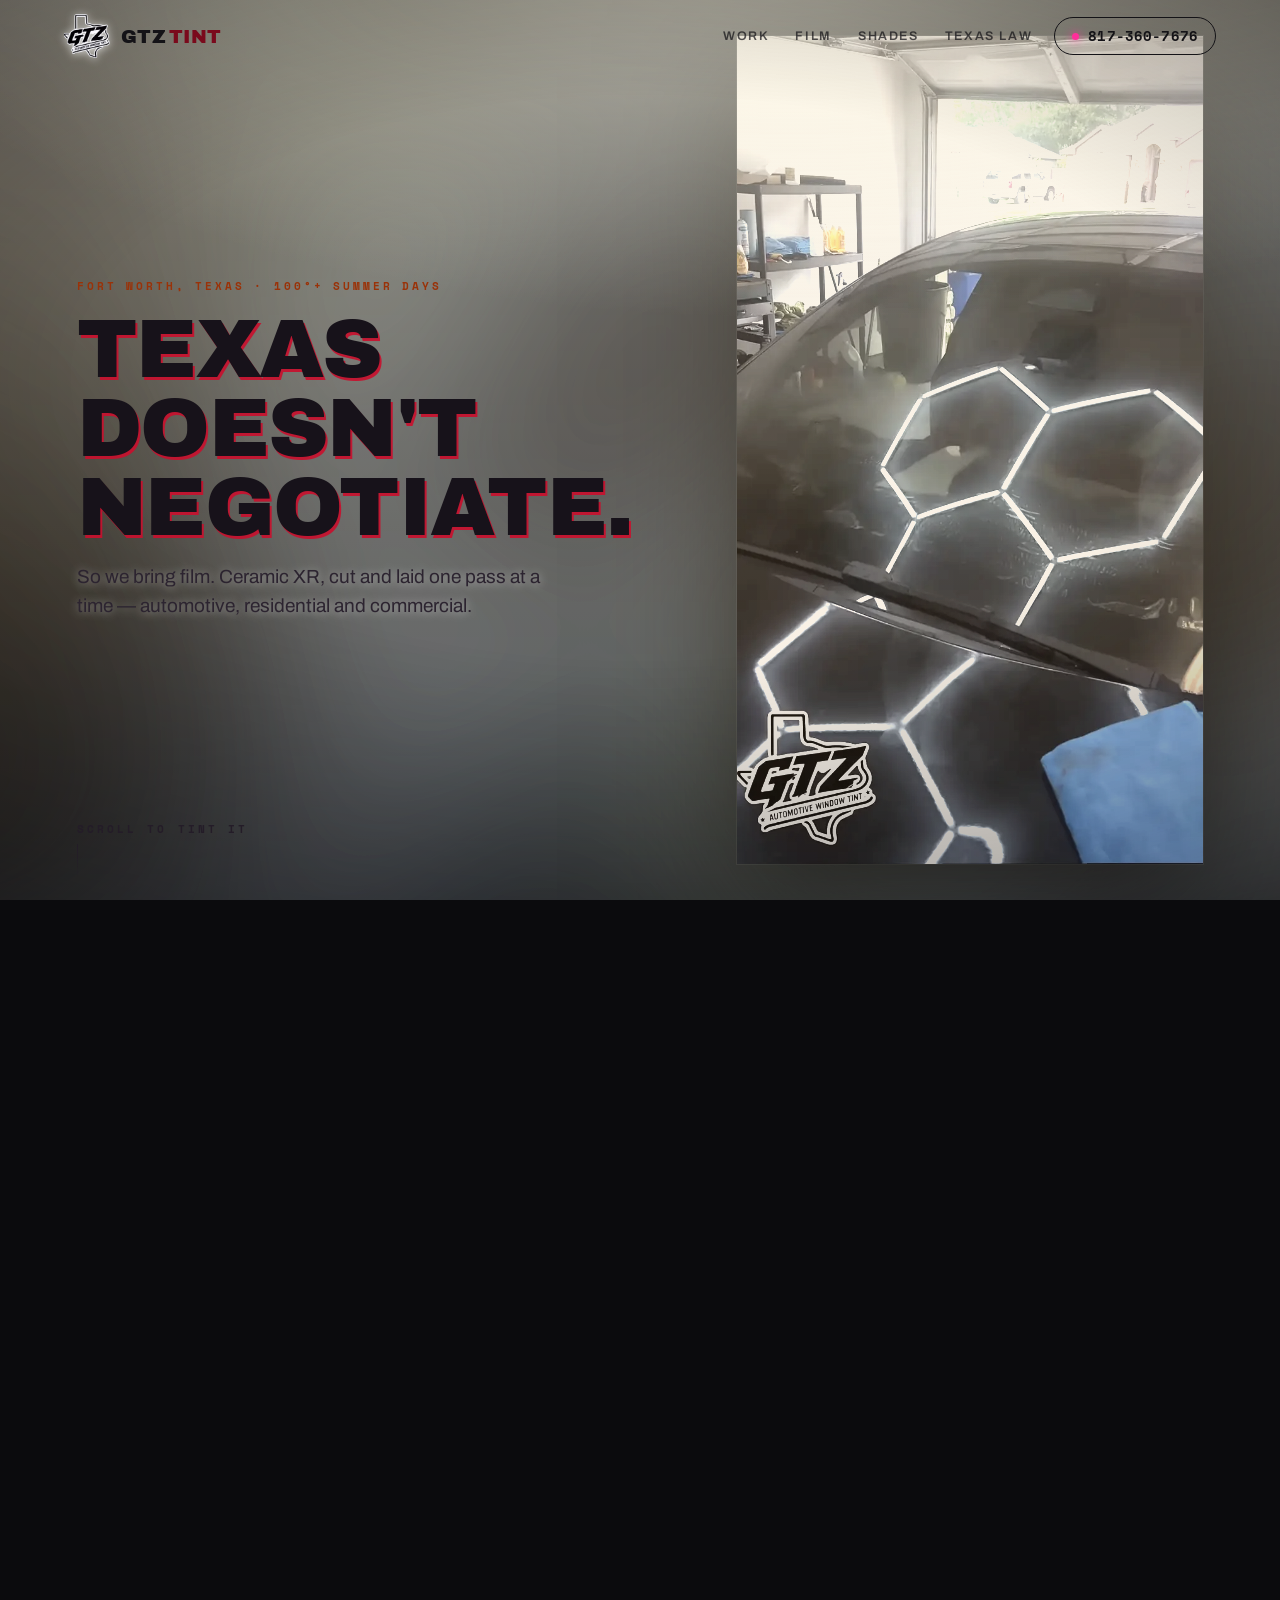
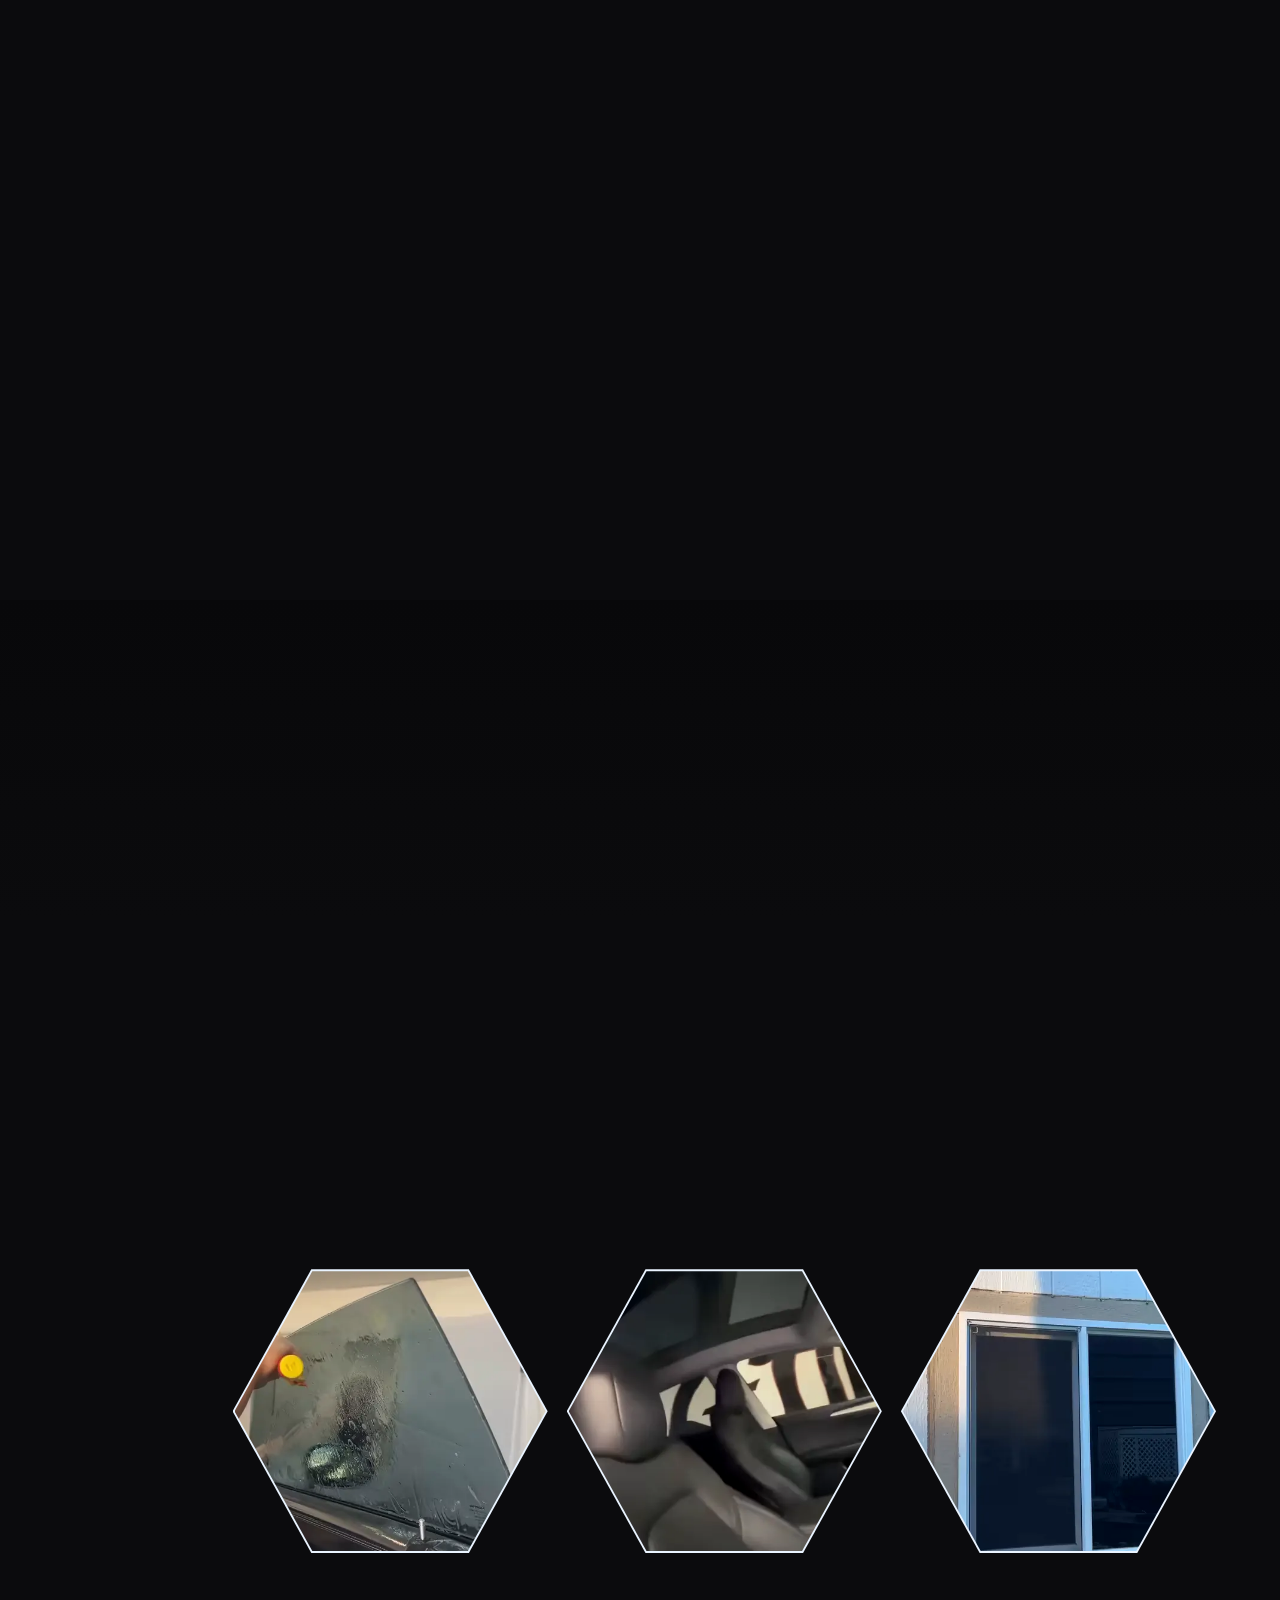
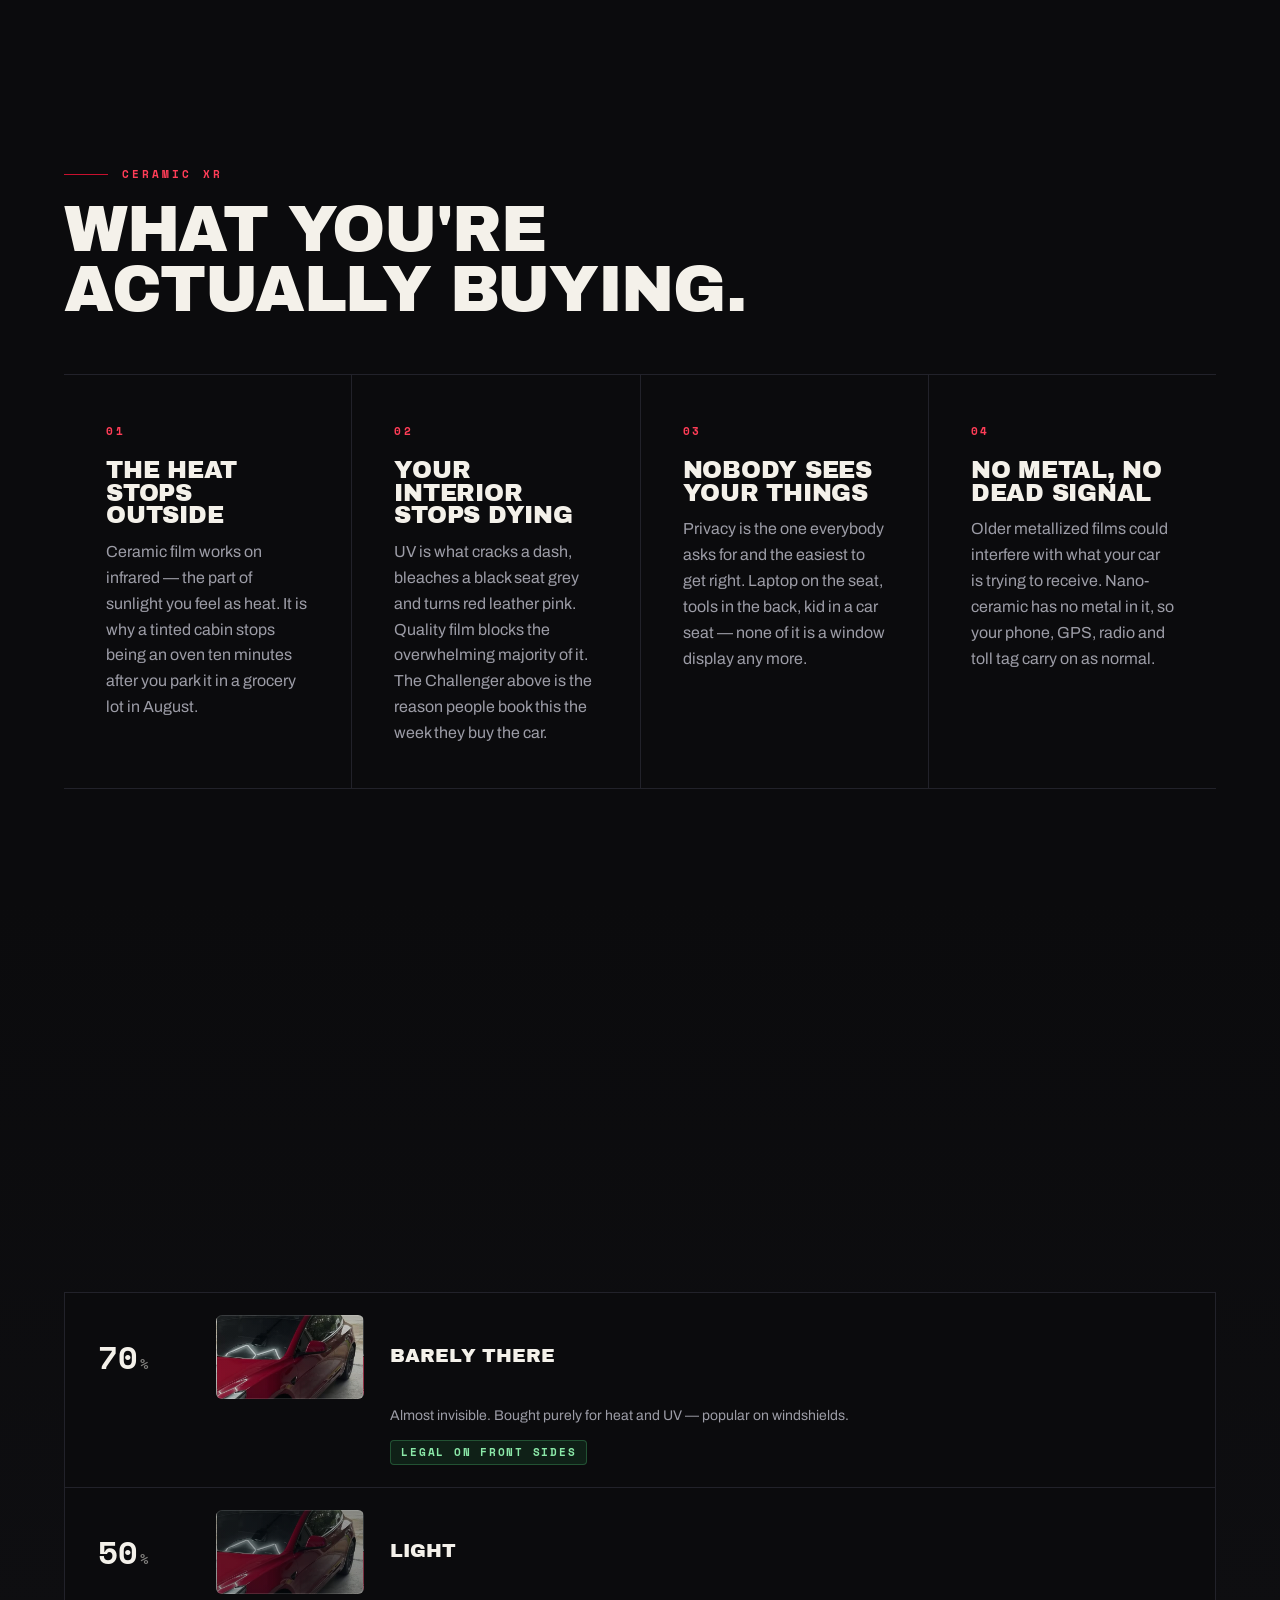
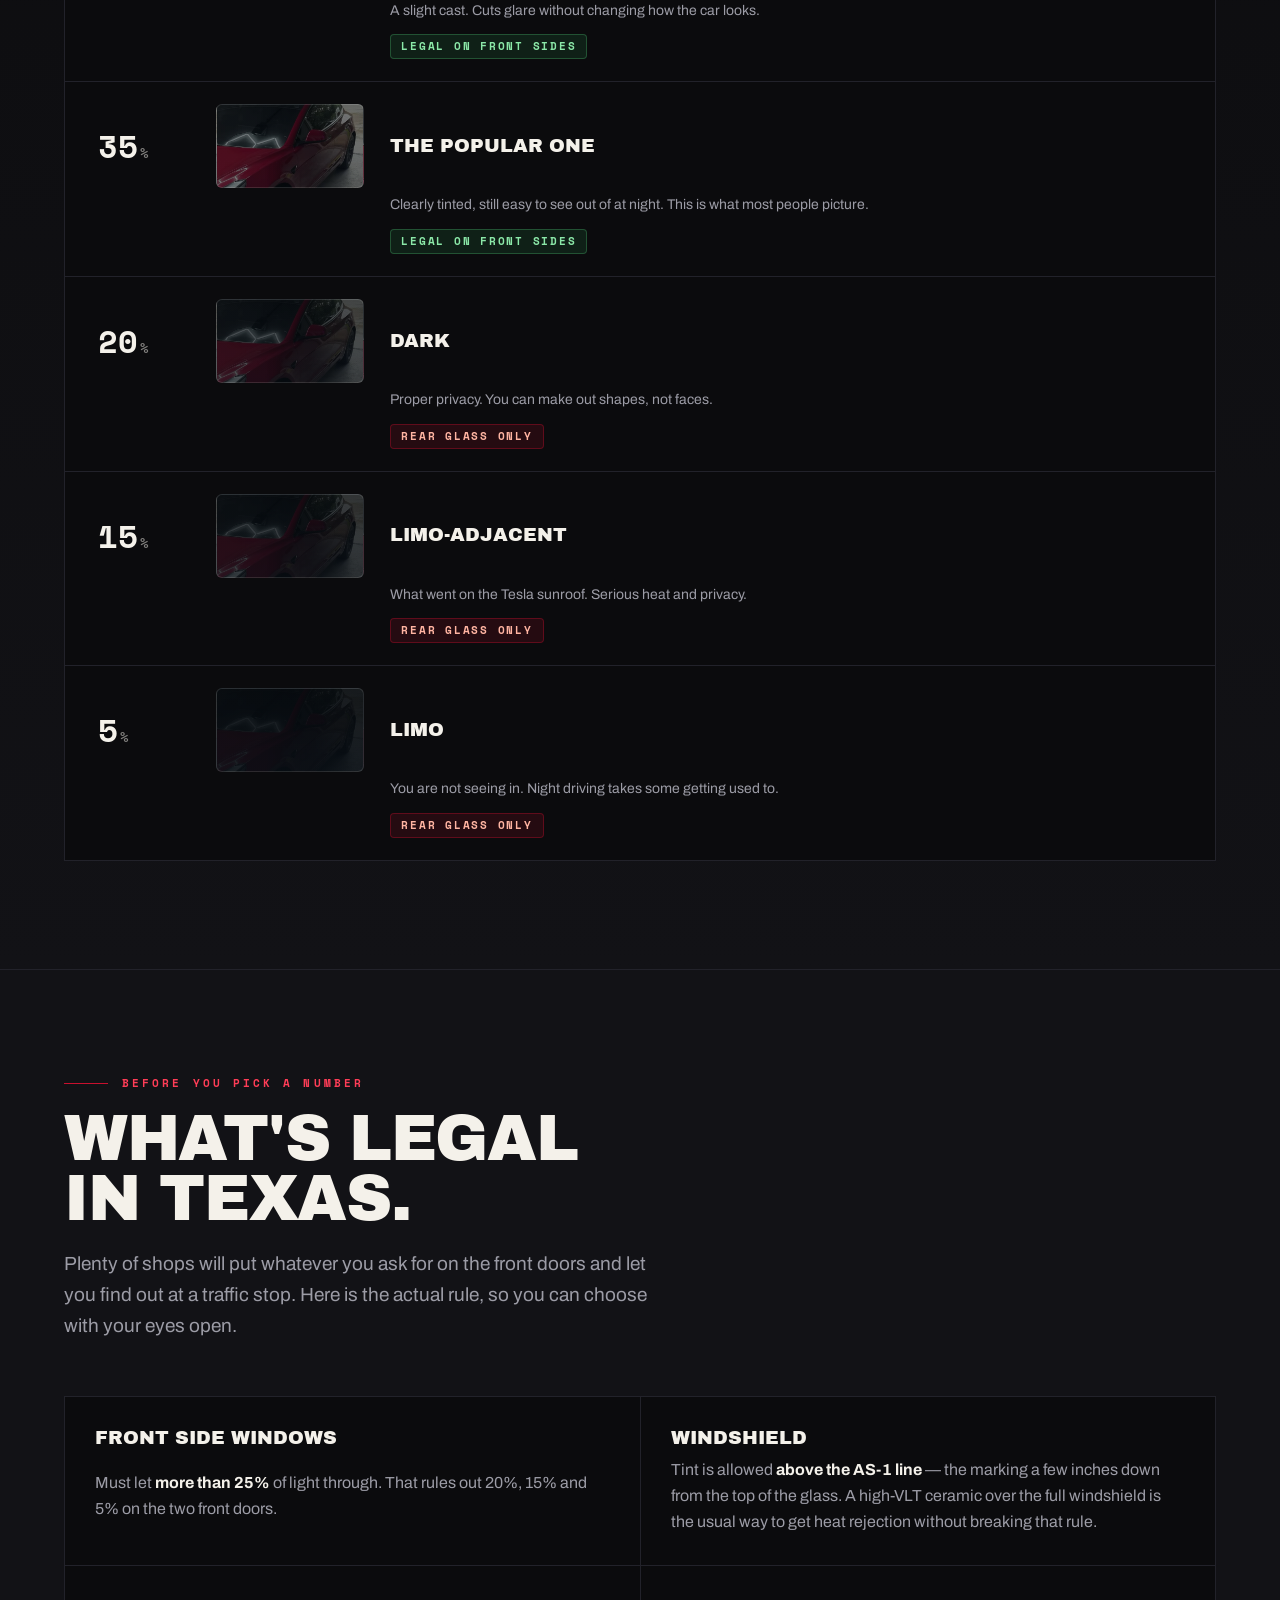
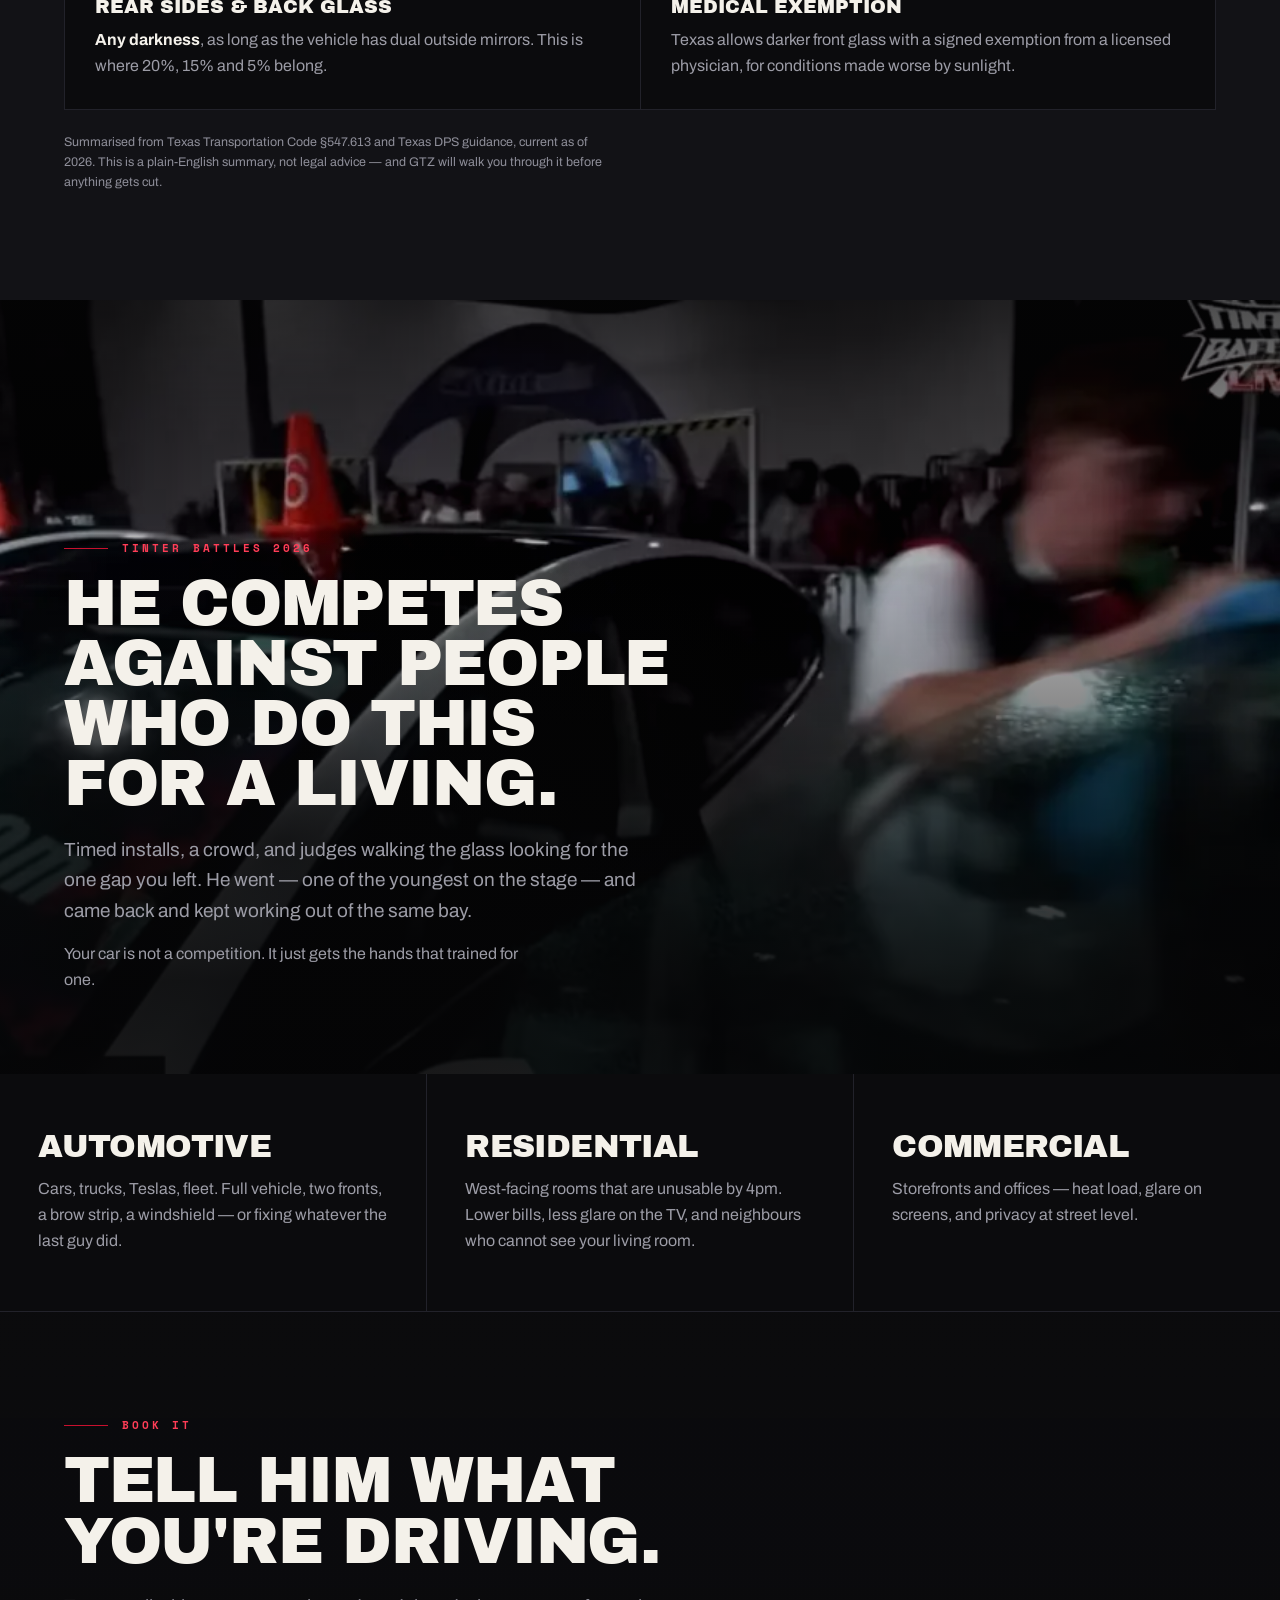
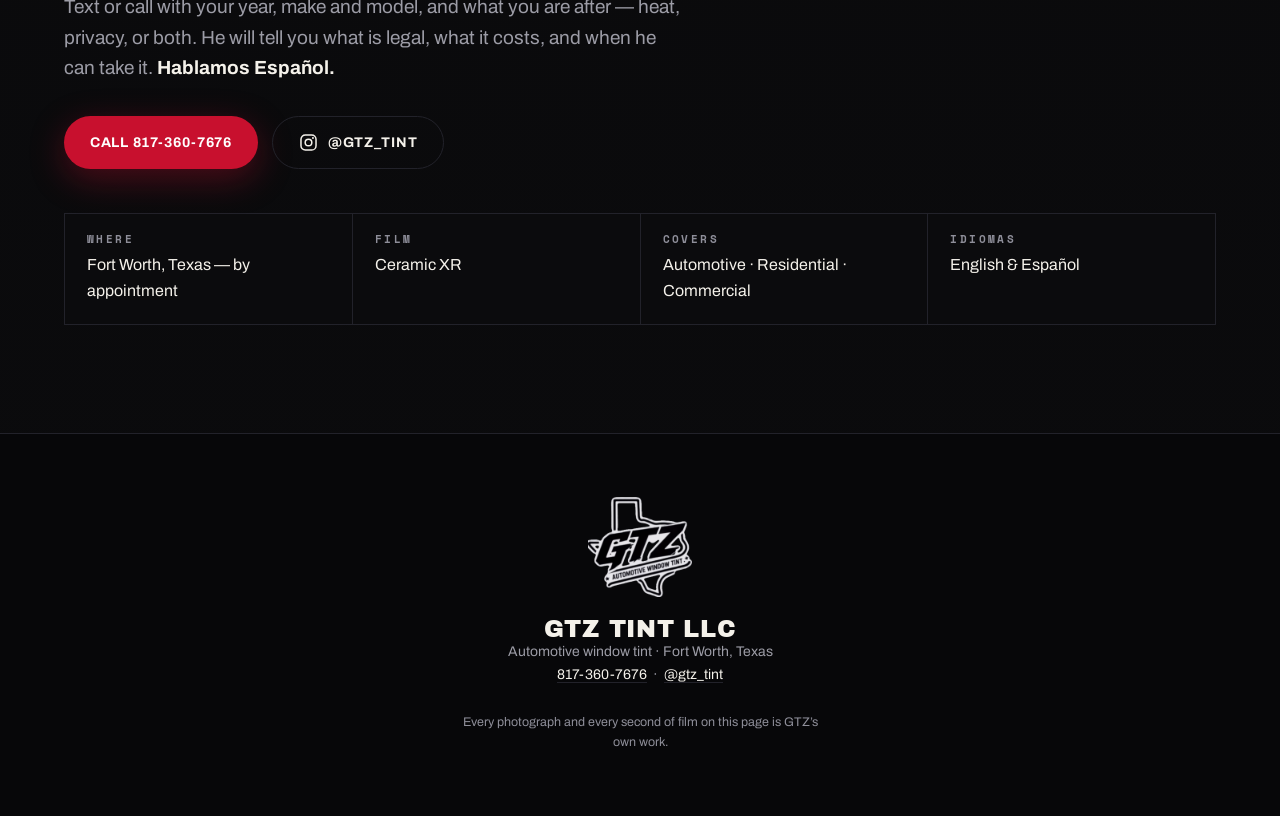
==== site/index.html @ a0b41a13 "GTZ Tint spec site: THE PASS A scroll-film site for Gtz Tint LLC, Fort Worth TX, built entirely from" ====
<!doctype html>
<html lang="en">
<head>
<meta charset="utf-8">
<meta name="viewport" content="width=device-width, initial-scale=1, viewport-fit=cover">
<title>GTZ Tint — Automotive Window Tint · Fort Worth, TX</title>
<meta name="description" content="Ceramic window tint in Fort Worth, Texas. Automotive, residential and commercial. Ceramic XR film, installed one pass at a time. Hablamos Español. 817-360-7676.">
<meta name="theme-color" content="#0B0B0D">
<meta property="og:title" content="GTZ Tint — Automotive Window Tint · Fort Worth, TX">
<meta property="og:description" content="Ceramic window tint in Fort Worth, Texas. Automotive, residential and commercial. Hablamos Español.">
<meta property="og:image" content="assets/poster.jpg">
<meta property="og:type" content="website">
<link rel="icon" href="assets/gtz-mark.webp">
<link rel="preconnect" href="https://fonts.googleapis.com">
<link rel="preconnect" href="https://fonts.gstatic.com" crossorigin>
<link href="https://fonts.googleapis.com/css2?family=Archivo+Black&family=Archivo:wght@400;500;600;700&family=Space+Mono:wght@400;700&display=swap" rel="stylesheet">
<link rel="preload" as="image" href="frames/f001.webp">
<link rel="stylesheet" href="css/gtz.css">
</head>
<body>

<a class="skip" href="#work">Skip to the work</a>

<header class="hdr" id="hdr">
  <a class="hdr__mark" href="#top" aria-label="GTZ Tint, home">
    <img src="assets/gtz-mark.webp" alt="" width="46" height="44">
    <span class="hdr__name">GTZ<em>TINT</em></span>
  </a>
  <nav class="hdr__nav" aria-label="Primary">
    <a href="#work">Work</a>
    <a href="#film">Film</a>
    <a href="#shades">Shades</a>
    <a href="#law">Texas&nbsp;law</a>
  </nav>
  <a class="hdr__cta" href="tel:+18173607676"><span class="dot" aria-hidden="true"></span>817-360-7676</a>
</header>

<!-- ══════════════ THE PASS — the film ══════════════ -->
<main id="top">
<section class="film" id="pass" aria-label="Window tint being installed">
  <div class="film__driver" id="driver">
    <div class="film__stage" id="stage">

      <canvas class="film__amb" id="amb" aria-hidden="true"></canvas>

      <div class="pane" id="pane">
        <img class="pane__poster" id="poster" src="assets/poster.jpg" alt="A red Tesla in the GTZ Tint bay under a hexagon light grid">
        <canvas class="pane__cv" id="cv" aria-hidden="true"></canvas>
      </div>

      <div class="heat" id="heat" aria-hidden="true"></div>
      <div class="bead" id="bead" aria-hidden="true"><i></i></div>

      <div class="inst" id="inst" aria-hidden="true">
        <div class="inst__row"><span class="inst__k">VLT</span><span class="inst__v" id="vlt">70</span><span class="inst__u">%</span></div>
        <div class="inst__bar"><i id="instbar"></i></div>
        <div class="inst__ch" id="chapter">TEXAS SUN</div>
      </div>

      <div class="scrollcue" id="cue" aria-hidden="true"><span>SCROLL TO TINT IT</span><i></i></div>

      <div class="beats" id="beats">
        <div class="beat beat--hero" data-in="-0.1" data-peak="0" data-out="0.115">
          <p class="beat__eye">Fort Worth, Texas &middot; 100&deg;+ summer days</p>
          <h1 class="beat__h">TEXAS<br>DOESN'T<br>NEGOTIATE.</h1>
          <p class="beat__p">So we bring film. Ceramic XR, cut and laid one pass at a time — automotive, residential and commercial.</p>
        </div>
        <div class="beat" data-in="0.145" data-peak="0.215" data-out="0.305">
          <h2 class="beat__h">THIS IS<br>THE FILM.</h2>
          <p class="beat__p">Nano-ceramic. No metal in it, so your signal, GPS and toll tag don't care that it's there.</p>
        </div>
        <div class="beat" data-in="0.385" data-peak="0.45" data-out="0.55">
          <h2 class="beat__h">ONE<br>PASS.</h2>
          <p class="beat__p">No creases. No bubbles. No light gap at the edge. The part nobody photographs is the part that takes years to learn.</p>
        </div>
        <div class="beat" data-in="0.625" data-peak="0.705" data-out="0.795">
          <h2 class="beat__h">THE SUN STOPS<br>AT THE GLASS.</h2>
          <p class="beat__p">Your dash stops cooking. Your seats stop fading. Your A/C stops fighting a losing war at every red light.</p>
        </div>
        <div class="beat beat--fin" data-in="0.86" data-peak="0.935" data-out="2">
          <h2 class="beat__h">IT'S<br>DIFFERENT<br>IN HERE.</h2>
          <p class="beat__p">That's the whole job.</p>
          <a class="btn btn--big" href="tel:+18173607676">Book it &middot; 817-360-7676</a>
        </div>
      </div>

      <div class="loader" id="loader"><i id="loadbar"></i></div>
    </div>
  </div>
</section>

<!-- ══════════════ THE WORK ══════════════ -->
<section class="sec work" id="work">
  <div class="sec__head">
    <p class="eyebrow"><span class="rule"></span>The work</p>
    <h2 class="h2">SIX JOBS.<br>ONE SET OF HANDS.</h2>
    <p class="lede">Every one of these is his own — shot in his own bay, under his own lights.</p>
  </div>

  <div class="comb" id="comb">
    <div class="comb__row">
      <figure class="cell" data-src="assets/cells/tesla.mp4"><div class="cell__in">
        <img src="assets/cells/tesla.webp" alt="Tinting the windshield of a red Tesla Model 3" loading="lazy" decoding="async">
        <figcaption><b>Tesla Model&nbsp;3</b><span>Ceramic XR</span></figcaption>
      </div></figure>
      <figure class="cell" data-src="assets/cells/f150.mp4"><div class="cell__in">
        <img src="assets/cells/f150.webp" alt="A tinted white 2026 Ford F-150 under the hexagon lights" loading="lazy" decoding="async">
        <figcaption><b>Ford F-150</b><span>2026, brand new</span></figcaption>
      </div></figure>
      <figure class="cell" data-src="assets/cells/srt.mp4"><div class="cell__in">
        <img src="assets/cells/srt.webp" alt="Film laid over the glass of a Dodge Challenger SRT with red leather" loading="lazy" decoding="async">
        <figcaption><b>Challenger SRT</b><span>Red leather, saved</span></figcaption>
      </div></figure>
    </div>
    <div class="comb__row comb__row--off">
      <figure class="cell" data-src="assets/cells/charger.mp4"><div class="cell__in">
        <img src="assets/cells/charger.webp" alt="A squeegee pass across the door glass of a Dodge Charger" loading="lazy" decoding="async">
        <figcaption><b>Dodge Charger</b><span>Door glass</span></figcaption>
      </div></figure>
      <figure class="cell" data-src="assets/cells/roof.mp4"><div class="cell__in">
        <img src="assets/cells/roof.webp" alt="The shop seen from inside a car through freshly tinted glass" loading="lazy" decoding="async">
        <figcaption><b>From inside</b><span>What you'll actually see</span></figcaption>
      </div></figure>
      <figure class="cell" data-src="assets/cells/home.mp4"><div class="cell__in">
        <img src="assets/cells/home.webp" alt="A tinted residential window on a home in Alvarado, Texas" loading="lazy" decoding="async">
        <figcaption><b>A house in Alvarado</b><span>Residential film</span></figcaption>
      </div></figure>
    </div>
  </div>
</section>

<!-- ══════════════ WHAT IT ACTUALLY DOES ══════════════ -->
<section class="sec why" id="film">
  <div class="sec__head">
    <p class="eyebrow"><span class="rule"></span>Ceramic XR</p>
    <h2 class="h2">WHAT YOU'RE<br>ACTUALLY BUYING.</h2>
  </div>
  <ol class="why__list">
    <li>
      <span class="why__n">01</span>
      <h3>The heat stops outside</h3>
      <p>Ceramic film works on infrared — the part of sunlight you feel as heat. It is why a tinted cabin stops being an oven ten minutes after you park it in a grocery lot in August.</p>
    </li>
    <li>
      <span class="why__n">02</span>
      <h3>Your interior stops dying</h3>
      <p>UV is what cracks a dash, bleaches a black seat grey and turns red leather pink. Quality film blocks the overwhelming majority of it. The Challenger above is the reason people book this the week they buy the car.</p>
    </li>
    <li>
      <span class="why__n">03</span>
      <h3>Nobody sees your things</h3>
      <p>Privacy is the one everybody asks for and the easiest to get right. Laptop on the seat, tools in the back, kid in a car seat — none of it is a window display any more.</p>
    </li>
    <li>
      <span class="why__n">04</span>
      <h3>No metal, no dead signal</h3>
      <p>Older metallized films could interfere with what your car is trying to receive. Nano-ceramic has no metal in it, so your phone, GPS, radio and toll tag carry on as normal.</p>
    </li>
  </ol>
</section>

<!-- ══════════════ SHADES ══════════════ -->
<section class="sec shades" id="shades">
  <div class="sec__head">
    <p class="eyebrow"><span class="rule"></span>Shades</p>
    <h2 class="h2">HOW DARK<br>DO YOU WANT IT?</h2>
    <p class="lede">VLT is how much light gets through. Lower number, darker glass. Here is the honest version — including where Texas draws the line.</p>
  </div>
  <div class="ladder" id="ladder">
    <div class="rung"><span class="rung__n">70<i>%</i></span><span class="rung__sw" style="--a:.22"></span><b>Barely there</b><p>Almost invisible. Bought purely for heat and UV — popular on windshields.</p><em class="ok">Legal on front sides</em></div>
    <div class="rung"><span class="rung__n">50<i>%</i></span><span class="rung__sw" style="--a:.40"></span><b>Light</b><p>A slight cast. Cuts glare without changing how the car looks.</p><em class="ok">Legal on front sides</em></div>
    <div class="rung"><span class="rung__n">35<i>%</i></span><span class="rung__sw" style="--a:.56"></span><b>The popular one</b><p>Clearly tinted, still easy to see out of at night. This is what most people picture.</p><em class="ok">Legal on front sides</em></div>
    <div class="rung"><span class="rung__n">20<i>%</i></span><span class="rung__sw" style="--a:.72"></span><b>Dark</b><p>Proper privacy. You can make out shapes, not faces.</p><em class="no">Rear glass only</em></div>
    <div class="rung"><span class="rung__n">15<i>%</i></span><span class="rung__sw" style="--a:.80"></span><b>Limo-adjacent</b><p>What went on the Tesla sunroof. Serious heat and privacy.</p><em class="no">Rear glass only</em></div>
    <div class="rung"><span class="rung__n">5<i>%</i></span><span class="rung__sw" style="--a:.92"></span><b>Limo</b><p>You are not seeing in. Night driving takes some getting used to.</p><em class="no">Rear glass only</em></div>
  </div>
</section>

<!-- ══════════════ TEXAS LAW ══════════════ -->
<section class="sec law" id="law">
  <div class="law__wrap">
    <div class="sec__head">
      <p class="eyebrow"><span class="rule"></span>Before you pick a number</p>
      <h2 class="h2">WHAT'S LEGAL<br>IN TEXAS.</h2>
      <p class="lede">Plenty of shops will put whatever you ask for on the front doors and let you find out at a traffic stop. Here is the actual rule, so you can choose with your eyes open.</p>
    </div>
    <dl class="law__list">
      <div><dt>Front side windows</dt><dd>Must let <b>more than 25%</b> of light through. That rules out 20%, 15% and 5% on the two front doors.</dd></div>
      <div><dt>Windshield</dt><dd>Tint is allowed <b>above the AS-1 line</b> — the marking a few inches down from the top of the glass. A high-VLT ceramic over the full windshield is the usual way to get heat rejection without breaking that rule.</dd></div>
      <div><dt>Rear sides &amp; back glass</dt><dd><b>Any darkness</b>, as long as the vehicle has dual outside mirrors. This is where 20%, 15% and 5% belong.</dd></div>
      <div><dt>Medical exemption</dt><dd>Texas allows darker front glass with a signed exemption from a licensed physician, for conditions made worse by sunlight.</dd></div>
    </dl>
    <p class="law__note">Summarised from Texas Transportation Code §547.613 and Texas DPS guidance, current as of 2026. This is a plain-English summary, not legal advice — and GTZ will walk you through it before anything gets cut.</p>
  </div>
</section>

<!-- ══════════════ THE ARENA ══════════════ -->
<section class="sec arena" id="arena">
  <div class="arena__media">
    <video id="arenavid" playsinline muted loop preload="none" poster="assets/arena.webp" aria-label="GTZ competing at Tinter Battles 2026"></video>
    <div class="arena__scrim"></div>
  </div>
  <div class="arena__copy">
    <p class="eyebrow"><span class="rule"></span>Tinter Battles 2026</p>
    <h2 class="h2">HE COMPETES<br>AGAINST PEOPLE<br>WHO DO THIS<br>FOR A LIVING.</h2>
    <p class="lede">Timed installs, a crowd, and judges walking the glass looking for the one gap you left. He went — one of the youngest on the stage — and came back and kept working out of the same bay.</p>
    <p class="lede lede--sm">Your car is not a competition. It just gets the hands that trained for one.</p>
  </div>
</section>

<!-- ══════════════ LANES ══════════════ -->
<section class="sec lanes">
  <div class="lane">
    <h3>Automotive</h3>
    <p>Cars, trucks, Teslas, fleet. Full vehicle, two fronts, a brow strip, a windshield — or fixing whatever the last guy did.</p>
  </div>
  <div class="lane">
    <h3>Residential</h3>
    <p>West-facing rooms that are unusable by 4pm. Lower bills, less glare on the TV, and neighbours who cannot see your living room.</p>
  </div>
  <div class="lane">
    <h3>Commercial</h3>
    <p>Storefronts and offices — heat load, glare on screens, and privacy at street level.</p>
  </div>
</section>

<!-- ══════════════ BOOK ══════════════ -->
<section class="sec book" id="book">
  <div class="book__in">
    <p class="eyebrow"><span class="rule"></span>Book it</p>
    <h2 class="h2 book__h">TELL HIM WHAT<br>YOU'RE DRIVING.</h2>
    <p class="lede">Text or call with your year, make and model, and what you are after — heat, privacy, or both. He will tell you what is legal, what it costs, and when he can take it. <b>Hablamos Español.</b></p>
    <div class="book__acts">
      <a class="btn btn--big" href="tel:+18173607676">Call 817-360-7676</a>
      <a class="btn btn--ghost" href="https://www.instagram.com/gtz_tint/" target="_blank" rel="noopener">
        <svg viewBox="0 0 24 24" width="19" height="19" fill="none" stroke="currentColor" stroke-width="1.9" aria-hidden="true"><rect x="2.5" y="2.5" width="19" height="19" rx="5.5"/><circle cx="12" cy="12" r="4.2"/><circle cx="17.6" cy="6.4" r="1.25" fill="currentColor" stroke="none"/></svg>
        @gtz_tint
      </a>
    </div>
    <ul class="book__facts">
      <li><span>Where</span>Fort Worth, Texas &mdash; by appointment</li>
      <li><span>Film</span>Ceramic XR</li>
      <li><span>Covers</span>Automotive &middot; Residential &middot; Commercial</li>
      <li><span>Idiomas</span>English &amp; Español</li>
    </ul>
  </div>
</section>
</main>

<footer class="ftr">
  <img class="ftr__mark" src="assets/gtz-mark.webp" alt="GTZ Tint" width="104" height="100">
  <div class="ftr__cols">
    <p class="ftr__name">GTZ TINT LLC</p>
    <p class="ftr__l">Automotive window tint &middot; Fort Worth, Texas</p>
    <p class="ftr__l"><a href="tel:+18173607676">817-360-7676</a> &nbsp;&middot;&nbsp; <a href="https://www.instagram.com/gtz_tint/" target="_blank" rel="noopener">@gtz_tint</a></p>
  </div>
  <p class="ftr__fine">Every photograph and every second of film on this page is GTZ&rsquo;s own work.</p>
</footer>

<script src="js/film.js"></script>
</body>
</html>
---- site/css/gtz.css ----
/* ════════════════════════════════════════════════════════════════
   GTZ TINT — "THE PASS"
   Palette, type and motion pulled from the shop itself: a hexagon
   LED grid, a black-and-red graffiti mural, candy red paint, and a
   magenta neon OPEN sign.
   ════════════════════════════════════════════════════════════════ */

:root{
  /* the tinted world */
  --ink:#0B0B0D; --ink2:#121216; --ink3:#17171C; --smoke:#22222A;
  --bone:#F4F1EA; --muted:#9C9CA6; --faint:#8E8E99;
  /* the shop */
  --red:#C8102E; --red-deep:#7A0A1C; --red-lite:#FF3D57;  /* small red TEXT only: #C8102E is 3.3:1 on ink */ --neon:#FF2E9A; --hex:#EAF4FF;
  /* the sun */
  --heat:#FFC46B; --heat-hi:#FFF0CE;

  --pad:clamp(20px,5vw,72px);
  --maxw:1320px;

  /* type scale — 11 / 12.5 / 14 / 16 / 19 / 24 / 32 / 44 */
  --t-11:11px; --t-125:12.5px; --t-14:14px; --t-16:16px;
  --t-19:19px; --t-24:24px; --t-32:32px; --t-44:44px;

  --f-disp:"Archivo Black",Impact,"Haettenschweiler","Arial Narrow Bold",sans-serif;
  --f-body:"Archivo",-apple-system,BlinkMacSystemFont,"Segoe UI",Roboto,sans-serif;
  --f-mono:"Space Mono",ui-monospace,SFMono-Regular,Menlo,monospace;

  --pass:0%;          /* the squeegee line, driven by scroll */
  --ease:cubic-bezier(.22,.61,.36,1);
}

*,*::before,*::after{box-sizing:border-box}
html{-webkit-text-size-adjust:100%}
body{
  margin:0; background:var(--ink); color:var(--bone);
  font:400 var(--t-16)/1.62 var(--f-body);
  -webkit-font-smoothing:antialiased; overflow-x:hidden;
}
img,video,canvas{display:block;max-width:100%}
a{color:inherit}
h1,h2,h3{margin:0;font-family:var(--f-disp);font-weight:400;letter-spacing:-.02em;line-height:.94;text-transform:uppercase}
p{margin:0}

.skip{position:absolute;left:-9999px;top:0;z-index:200;background:var(--red);color:#fff;padding:12px 18px;font:700 var(--t-14)/1 var(--f-body)}
.skip:focus{left:12px;top:12px}
:focus-visible{outline:2px solid var(--neon);outline-offset:3px}

/* ───────── header ───────── */
.hdr{
  position:fixed;inset:0 0 auto 0;z-index:60;
  display:flex;align-items:center;gap:22px;
  padding:14px var(--pad);
  color:var(--bone);
  transition:background .45s var(--ease),color .35s linear,border-color .45s;
  border-bottom:1px solid transparent;
}
/* A scrim, not a backdrop-filter: creating that layer on the first scroll cost a
   single 76 ms frame at y=225, and over moving film a gradient reads better anyway. */
.hdr.stuck{background:linear-gradient(180deg,rgba(9,9,11,.95),rgba(9,9,11,.74));border-bottom-color:var(--smoke)}
.hdr.on-light{color:#141317}
.hdr__mark{display:flex;align-items:center;gap:11px;text-decoration:none;flex:0 0 auto}
.hdr__mark img{width:46px;height:auto;filter:drop-shadow(0 2px 8px rgba(0,0,0,.5))}
.hdr.on-light .hdr__mark img{filter:drop-shadow(0 1px 4px rgba(255,255,255,.7))}
.hdr__name{font:400 var(--t-19)/1 var(--f-disp);letter-spacing:.02em}
.hdr__name em{font-style:normal;color:var(--red);margin-left:.14em}
.hdr.on-light .hdr__name em{color:var(--red-deep)}
.hdr__nav{margin-left:auto;display:flex;gap:26px}
.hdr__nav a{font:600 var(--t-125)/1 var(--f-body);letter-spacing:.13em;text-transform:uppercase;text-decoration:none;opacity:.72;transition:opacity .25s}
.hdr__nav a:hover{opacity:1}
.hdr__cta{
  display:inline-flex;align-items:center;gap:9px;text-decoration:none;
  font:700 var(--t-14)/1 var(--f-mono);letter-spacing:.01em;
  padding:11px 17px;border:1px solid currentColor;border-radius:999px;
  transition:background .25s,color .25s,border-color .25s;
}
.hdr__cta:hover{background:var(--red);border-color:var(--red);color:#fff}
.hdr__cta .dot{width:7px;height:7px;border-radius:50%;background:var(--neon);box-shadow:0 0 10px var(--neon)}
@media(max-width:900px){ .hdr__nav{display:none} .hdr__name{display:none} .hdr__cta{margin-left:auto} }

/* ════════════ THE FILM ════════════ */
.film__driver{height:600vh;position:relative}
.film__stage{position:sticky;top:0;height:100vh;overflow:hidden;background:#08080A}

/* Live ambient bleed — the film's own light, thrown onto the room behind the glass.
   Blur BEFORE scale: filter runs in the element's own coordinate space, so a 14px
   blur on a 240px box costs a fraction of a 52px blur on a full-viewport one. */
.film__amb{
  position:absolute;top:50%;left:50%;width:240px;height:420px;
  filter:blur(13px) saturate(1.5) brightness(1.1);
  opacity:.62;
  transform:translate(-50%,-50%) scale(8);
  transform-origin:center;will-change:transform;
}
.film__stage::after{        /* vignette */
  content:"";position:absolute;inset:0;pointer-events:none;z-index:4;
  background:radial-gradient(130% 92% at 50% 42%,transparent 34%,rgba(0,0,0,.62) 100%);
}

/* the pane of glass */
.pane{
  position:absolute;top:50%;left:50%;transform:translate(-50%,-50%);
  height:100vh;width:calc(100vh * 0.5625);
  z-index:2;overflow:hidden;background:#0A0A0C;
}
@media(min-width:1024px){
  .pane{left:auto;right:max(var(--pad),6vw);transform:translate(0,-50%);
        height:92vh;width:calc(92vh * 0.5625);
        box-shadow:0 40px 120px rgba(0,0,0,.72), 0 0 0 1px rgba(255,255,255,.07)}
}
.pane__poster,.pane__cv{position:absolute;inset:0;width:100%;height:100%;object-fit:cover}
.pane__poster{z-index:1;transition:opacity .5s linear}
.pane__cv{z-index:2;opacity:0;transition:opacity .35s linear}
.pane.live .pane__cv{opacity:1}
.pane.live .pane__poster{opacity:0}

/* The sun, still hitting everything BELOW the squeegee — you lay film from the
   top down, so above the edge is already done and below it is raw Texas. */
.heat{
  position:absolute;inset:0;z-index:3;pointer-events:none;
  clip-path:inset(var(--pass) 0 0 0);
  background:
    radial-gradient(120% 70% at 62% -8%,rgba(255,247,224,.5),transparent 62%),
    linear-gradient(180deg,rgba(255,238,198,.26),rgba(255,190,96,.13) 66%,rgba(255,186,90,.06));
  backdrop-filter:saturate(.5) brightness(1.46) contrast(.95);
  -webkit-backdrop-filter:saturate(.5) brightness(1.46) contrast(.95);
}
@supports not (backdrop-filter:blur(1px)){
  .heat{background:linear-gradient(180deg,rgba(255,242,214,.62),rgba(255,206,128,.42))}
}

/* the wet edge travelling down the glass */
.bead{position:absolute;left:0;right:0;top:var(--pass);z-index:5;pointer-events:none;opacity:0;transition:opacity .4s}
.bead.on{opacity:1}
.bead i{
  position:absolute;left:0;right:0;top:-13px;height:26px;display:block;
  background:linear-gradient(180deg,rgba(255,255,255,0),rgba(255,255,255,.5) 42%,#fff 50%,rgba(190,228,255,.55) 58%,rgba(255,255,255,0));
  box-shadow:0 0 26px 5px rgba(214,238,255,.44);
}

/* instrument */
.inst{
  position:absolute;left:var(--pad);bottom:calc(var(--pad) + 4px);z-index:8;
  font-family:var(--f-mono);color:var(--bone);mix-blend-mode:difference;
  opacity:0;transition:opacity .6s var(--ease);
  will-change:opacity;transform:translateZ(0);   /* build the blend group at paint, not mid-scroll */
}
.inst.on{opacity:1}
.inst__row{display:flex;align-items:baseline;gap:8px}
.inst__k{font-size:var(--t-11);letter-spacing:.3em;opacity:.62}
.inst__v{font-size:var(--t-44);font-weight:700;line-height:1;font-variant-numeric:tabular-nums}
.inst__u{font-size:var(--t-16);opacity:.62}
.inst__bar{width:132px;height:2px;background:rgba(255,255,255,.22);margin:9px 0 7px}
.inst__bar i{display:block;height:100%;width:0;background:var(--bone)}
.inst__ch{font-size:var(--t-11);letter-spacing:.3em;opacity:.68}
@media(max-width:1023px){ .inst{bottom:auto;top:calc(80px + env(safe-area-inset-top));left:var(--pad)} .inst__v{font-size:var(--t-32)} }
/* difference-blending a light readout over a bleached wall leaves it invisible */
.film__stage.hot .inst,.film__stage.hot .scrollcue{mix-blend-mode:normal;color:#241C28}
.film__stage.hot .inst__bar{background:rgba(20,14,22,.28)}
.film__stage.hot .inst__bar i{background:#241C28}

.scrollcue{
  position:absolute;left:50%;bottom:22px;transform:translateX(-50%);z-index:9;
  display:flex;flex-direction:column;align-items:center;gap:9px;
  font:700 var(--t-11)/1 var(--f-mono);letter-spacing:.28em;color:var(--bone);
  mix-blend-mode:difference;transition:opacity .5s
}
.scrollcue i{width:1px;height:34px;background:linear-gradient(180deg,currentColor,transparent);animation:cue 2.1s var(--ease) infinite}
@keyframes cue{0%{transform:scaleY(0);transform-origin:top}45%{transform:scaleY(1);transform-origin:top}46%{transform-origin:bottom}100%{transform:scaleY(0);transform-origin:bottom}}
.scrollcue.gone{opacity:0}
@media(min-width:1024px){ .scrollcue{left:max(var(--pad),6vw);transform:none;align-items:flex-start} }

/* beats */
.beats{position:absolute;inset:0;z-index:7;pointer-events:none}
.beat{
  position:absolute;left:var(--pad);bottom:clamp(84px,14vh,150px);
  width:min(560px,calc(100vw - var(--pad)*2));
  opacity:0;will-change:opacity,transform
}
.beat>*{pointer-events:auto}
@media(min-width:1024px){ .beat{left:max(var(--pad),6vw);bottom:auto;top:50%;transform:translateY(-50%);width:min(520px,42vw)} }
.beat__eye{font:700 var(--t-11)/1.4 var(--f-mono);letter-spacing:.26em;text-transform:uppercase;color:var(--heat);margin-bottom:16px}
.beat__h{
  font-size:clamp(40px,7.4vw,84px);
  text-shadow:2px 3px 0 var(--red);          /* the mural's red keyline, inverted */
  margin-bottom:16px;
}
.beat__p{font-size:var(--t-19);line-height:1.5;color:rgba(244,241,234,.9);max-width:44ch;text-shadow:0 2px 18px rgba(0,0,0,.85)}
.beat--fin .beat__p{margin-bottom:24px}

/* While the copy is still standing in the sun it reads as dark ink on a bleached
   wall; once the squeegee passes it, it becomes light on tinted glass. */
.film__stage.hot .beat__h{color:#17121A;text-shadow:2px 3px 0 rgba(200,16,46,.92)}
.film__stage.hot .beat__p{color:#2C2430;text-shadow:0 1px 10px rgba(255,255,255,.5)}
.film__stage.hot .beat__eye{color:#9A3208}

.loader{position:absolute;left:0;right:0;bottom:0;height:2px;z-index:20;background:rgba(255,255,255,.08)}
.loader i{display:block;height:100%;width:0;background:var(--neon);transition:width .3s linear}
.loader.done{opacity:0;transition:opacity .6s .3s}

/* ════════════ shared section furniture ════════════ */
.sec{padding:clamp(80px,12vh,150px) var(--pad);position:relative}
.sec__head{max-width:var(--maxw);margin:0 auto clamp(38px,6vh,64px)}
.eyebrow{display:flex;align-items:center;gap:14px;font:700 var(--t-11)/1 var(--f-mono);letter-spacing:.28em;text-transform:uppercase;color:var(--red-lite);margin-bottom:20px}
.rule{width:44px;height:1px;background:var(--red);display:block}
.h2{font-size:clamp(32px,5.4vw,64px)}
.lede{margin-top:20px;font-size:var(--t-19);color:var(--muted);max-width:56ch}
.lede--sm{font-size:var(--t-16);margin-top:14px}
.lede b{color:var(--bone)}

.btn{
  display:inline-flex;align-items:center;gap:10px;text-decoration:none;
  font:700 var(--t-14)/1 var(--f-body);letter-spacing:.05em;text-transform:uppercase;
  padding:16px 26px;border-radius:999px;transition:transform .2s var(--ease),background .25s,box-shadow .25s
}
.btn--big{background:var(--red);color:#fff;box-shadow:0 10px 34px rgba(200,16,46,.34)}
.btn--big:hover{transform:translateY(-2px);background:#E2142F;box-shadow:0 14px 42px rgba(200,16,46,.46)}
.btn--ghost{border:1px solid var(--smoke);color:var(--bone)}
.btn--ghost:hover{border-color:var(--bone);transform:translateY(-2px)}

/* reveal-on-scroll */
.rv{opacity:0;transform:translateY(26px);transition:opacity .8s var(--ease),transform .8s var(--ease)}
.rv.in{opacity:1;transform:none}
/* ?flat: settled state, no transitions — for contrast audits and flat screenshots */
.flat .rv{opacity:1!important;transform:none!important;transition:none!important;transition-delay:0s!important}

/* ════════════ THE WORK — honeycomb ════════════ */
.work{background:linear-gradient(180deg,#08080A,var(--ink) 30%)}
.comb{max-width:var(--maxw);margin:0 auto;--cw:clamp(148px,25vw,318px);--cg:calc(var(--cw)*.06)}
.comb__row{display:flex;justify-content:center;gap:var(--cg)}
.comb__row--off{margin-top:var(--cg)}
@media(min-width:760px){
  .comb__row{justify-content:flex-start}
  .comb__row--off{margin-left:calc((var(--cw) + var(--cg))/2)}
}
.cell{margin:0;width:var(--cw);aspect-ratio:1/.9;position:relative;cursor:pointer}
.cell__in{
  position:absolute;inset:0;
  clip-path:polygon(25% 0%,75% 0%,100% 50%,75% 100%,25% 100%,0% 50%);
  background:var(--hex);            /* becomes the LED tube edge */
  transition:filter .4s var(--ease)
}
.cell__in>img,.cell__in>video{
  position:absolute;inset:2px;width:calc(100% - 4px);height:calc(100% - 4px);
  object-fit:cover;
  clip-path:polygon(25% 0%,75% 0%,100% 50%,75% 100%,25% 100%,0% 50%);
  filter:saturate(.94) contrast(1.05)
}
.cell__in>video{opacity:0;transition:opacity .4s linear;z-index:2}
.cell.playing .cell__in>video{opacity:1}
.cell__in{filter:drop-shadow(0 0 0 rgba(234,244,255,0))}
.cell:hover .cell__in,.cell.playing .cell__in{filter:drop-shadow(0 0 18px rgba(234,244,255,.4))}
.cell figcaption{
  position:absolute;left:0;right:0;bottom:11%;z-index:3;text-align:center;
  display:flex;flex-direction:column;gap:2px;
  opacity:0;transform:translateY(6px);transition:opacity .35s,transform .35s var(--ease);
  pointer-events:none;text-shadow:0 2px 14px rgba(0,0,0,.9)
}
.cell:hover figcaption,.cell.playing figcaption{opacity:1;transform:none}
.cell figcaption b{font:400 var(--t-16)/1.1 var(--f-disp);text-transform:uppercase;letter-spacing:.01em}
.cell figcaption span{font:400 var(--t-11)/1 var(--f-mono);letter-spacing:.18em;text-transform:uppercase;color:var(--hex);opacity:.85}

/* ════════════ WHY ════════════ */
.why{background:var(--ink)}
.why__list{max-width:var(--maxw);margin:0 auto;padding:0;list-style:none;
  display:grid;gap:1px;background:var(--smoke);border-top:1px solid var(--smoke);border-bottom:1px solid var(--smoke);
  grid-template-columns:repeat(auto-fit,minmax(280px,1fr))}
.why__list li{background:var(--ink);padding:clamp(26px,3.4vw,42px)}
.why__n{font:700 var(--t-11)/1 var(--f-mono);letter-spacing:.24em;color:var(--red-lite)}
.why__list h3{font-size:var(--t-24);margin:16px 0 12px;letter-spacing:-.01em}
.why__list p{color:var(--muted);font-size:var(--t-16)}

/* ════════════ SHADES ════════════ */
.shades{background:linear-gradient(180deg,var(--ink),var(--ink2))}
.ladder{max-width:var(--maxw);margin:0 auto;border:1px solid var(--smoke)}
.rung + .rung{border-top:1px solid var(--smoke)}
.rung{
  background:var(--ink);display:grid;align-items:center;gap:6px 26px;padding:22px clamp(18px,2.6vw,34px);
  grid-template-columns:auto 148px 1fr;
  transition:background .3s
}
/* the number and the swatch read against the WHOLE row, not just its first line */
.rung__n,.rung__sw{grid-row:1/-1;align-self:center}
.rung:hover{background:var(--ink3)}
.rung__n{font:700 var(--t-32)/1 var(--f-mono);width:92px;font-variant-numeric:tabular-nums}
.rung__n i{font-size:var(--t-14);font-style:normal;opacity:.5;margin-left:2px}
/* A bright reference under the film, so the step from 70% to 5% is visible at a
   glance. A dark source photo makes every shade look identical. */
.rung__sw{
  height:84px;border-radius:6px;border:1px solid rgba(255,255,255,.13);
  background:linear-gradient(rgba(6,10,14,var(--a)),rgba(8,14,20,var(--a))),
             url("../assets/swatch.jpg") center/cover;
}
.rung b{grid-column:3;font:400 var(--t-19)/1.2 var(--f-disp);text-transform:uppercase}
.rung p{grid-column:3;color:var(--muted);font-size:var(--t-14)}
.rung em{grid-column:3;justify-self:start;font:700 var(--t-11)/1 var(--f-mono);letter-spacing:.16em;text-transform:uppercase;font-style:normal;padding:6px 10px;border-radius:4px;margin-top:6px}
.rung em.ok{color:#8BE8A8;background:rgba(46,160,84,.14);border:1px solid rgba(80,200,120,.3)}
.rung em.no{color:#FFB4A2;background:rgba(200,16,46,.14);border:1px solid rgba(200,16,46,.36)}
@media(max-width:700px){
  .rung{grid-template-columns:auto 56px;gap:4px 16px}
  .rung__n{font-size:var(--t-24);width:62px}
  .rung__sw{height:44px}
  .rung b,.rung p,.rung em{grid-column:1/-1}
}

/* ════════════ LAW ════════════ */
.law{background:var(--ink2);border-top:1px solid var(--smoke)}
.law__wrap{max-width:var(--maxw);margin:0 auto}
.law__list{display:grid;gap:1px;background:var(--smoke);border:1px solid var(--smoke);margin:0}
.law__list>div{background:var(--ink);padding:clamp(20px,2.6vw,30px);display:grid;gap:8px}
.law__list dt{font:400 var(--t-19)/1.2 var(--f-disp);text-transform:uppercase;color:var(--bone)}
.law__list dd{margin:0;color:var(--muted);font-size:var(--t-16)}
.law__list b{color:var(--bone)}
@media(min-width:820px){ .law__list{grid-template-columns:1fr 1fr} }
.law__note{margin-top:22px;color:var(--faint);font-size:var(--t-125);max-width:78ch;line-height:1.6}

/* ════════════ ARENA ════════════ */
.arena{position:relative;padding:0;min-height:clamp(520px,86vh,860px);display:grid;align-items:end;overflow:hidden;background:#050506}
.arena__media{position:absolute;inset:0;z-index:0}
.arena__media video{width:100%;height:100%;object-fit:cover;filter:saturate(.82) contrast(1.14)}
.arena__scrim{position:absolute;inset:0;background:
  linear-gradient(180deg,rgba(5,5,6,.72) 0%,rgba(5,5,6,.24) 34%,rgba(5,5,6,.9) 88%),
  radial-gradient(70% 60% at 22% 70%,rgba(5,5,6,.78),transparent 70%)}
.arena__copy{position:relative;z-index:2;padding:clamp(60px,9vh,110px) var(--pad);max-width:calc(var(--maxw) + var(--pad)*2);margin:0 auto;width:100%}
.arena .h2{max-width:16ch}
.arena .lede{max-width:52ch}

/* ════════════ LANES ════════════ */
.lanes{display:grid;gap:1px;background:var(--smoke);padding:0;
  grid-template-columns:repeat(auto-fit,minmax(270px,1fr));border-bottom:1px solid var(--smoke)}
.lane{background:var(--ink);padding:clamp(34px,4.6vw,58px) clamp(24px,3vw,44px)}
.lane h3{font-size:var(--t-32);margin-bottom:14px}
.lane p{color:var(--muted)}

/* ════════════ BOOK ════════════ */
.book{background:
  linear-gradient(180deg,rgba(11,11,13,.9),rgba(11,11,13,.97)),
  url("../assets/poster.jpg") center 30%/cover fixed;
  border-bottom:1px solid var(--smoke)}
@media(max-width:900px){ .book{background-attachment:scroll} }
.book__in{max-width:var(--maxw);margin:0 auto}
.book__h{margin-bottom:0}
.book__acts{display:flex;flex-wrap:wrap;gap:14px;margin-top:32px}
.book__facts{list-style:none;margin:44px 0 0;padding:0;display:grid;gap:1px;background:var(--smoke);
  border:1px solid var(--smoke);grid-template-columns:repeat(auto-fit,minmax(210px,1fr))}
.book__facts li{background:var(--ink);padding:20px 22px;font-size:var(--t-16)}
.book__facts span{display:block;font:700 var(--t-11)/1 var(--f-mono);letter-spacing:.22em;text-transform:uppercase;color:var(--faint);margin-bottom:7px}

/* ════════════ FOOTER ════════════ */
.ftr{padding:clamp(44px,7vh,74px) var(--pad);display:grid;gap:20px;justify-items:center;text-align:center;background:#070709}
.ftr__mark{width:104px;height:auto;opacity:.92}
.ftr__name{font:400 var(--t-24)/1 var(--f-disp);letter-spacing:.03em}
.ftr__l{color:var(--muted);font-size:var(--t-14)}
.ftr__l a{color:var(--bone);text-decoration:none;border-bottom:1px solid var(--smoke)}
.ftr__l a:hover{border-bottom-color:var(--red)}
.ftr__fine{color:var(--faint);font-size:var(--t-125);max-width:52ch;margin-top:6px}

/* ════════════ reduced motion ════════════ */
@media(prefers-reduced-motion:reduce){
  *,*::before,*::after{animation-duration:.001ms!important;animation-iteration-count:1!important;transition-duration:.001ms!important}
  .rv{opacity:1;transform:none}
  .film__driver{height:auto}
  .film__stage{position:relative;height:auto;min-height:100vh}
  .beat{position:relative;opacity:1!important;transform:none!important;left:auto;top:auto;bottom:auto;
        margin:0 auto clamp(40px,8vh,90px);padding-top:12vh}
  .beats{position:relative;inset:auto;padding:14vh var(--pad) 8vh;display:grid;justify-items:start}
  .pane{position:relative;transform:none;left:auto;right:auto;top:auto;margin:0 auto;height:auto;
        width:min(520px,100%);aspect-ratio:9/16}
  .heat,.bead,.scrollcue,.inst{display:none}
}
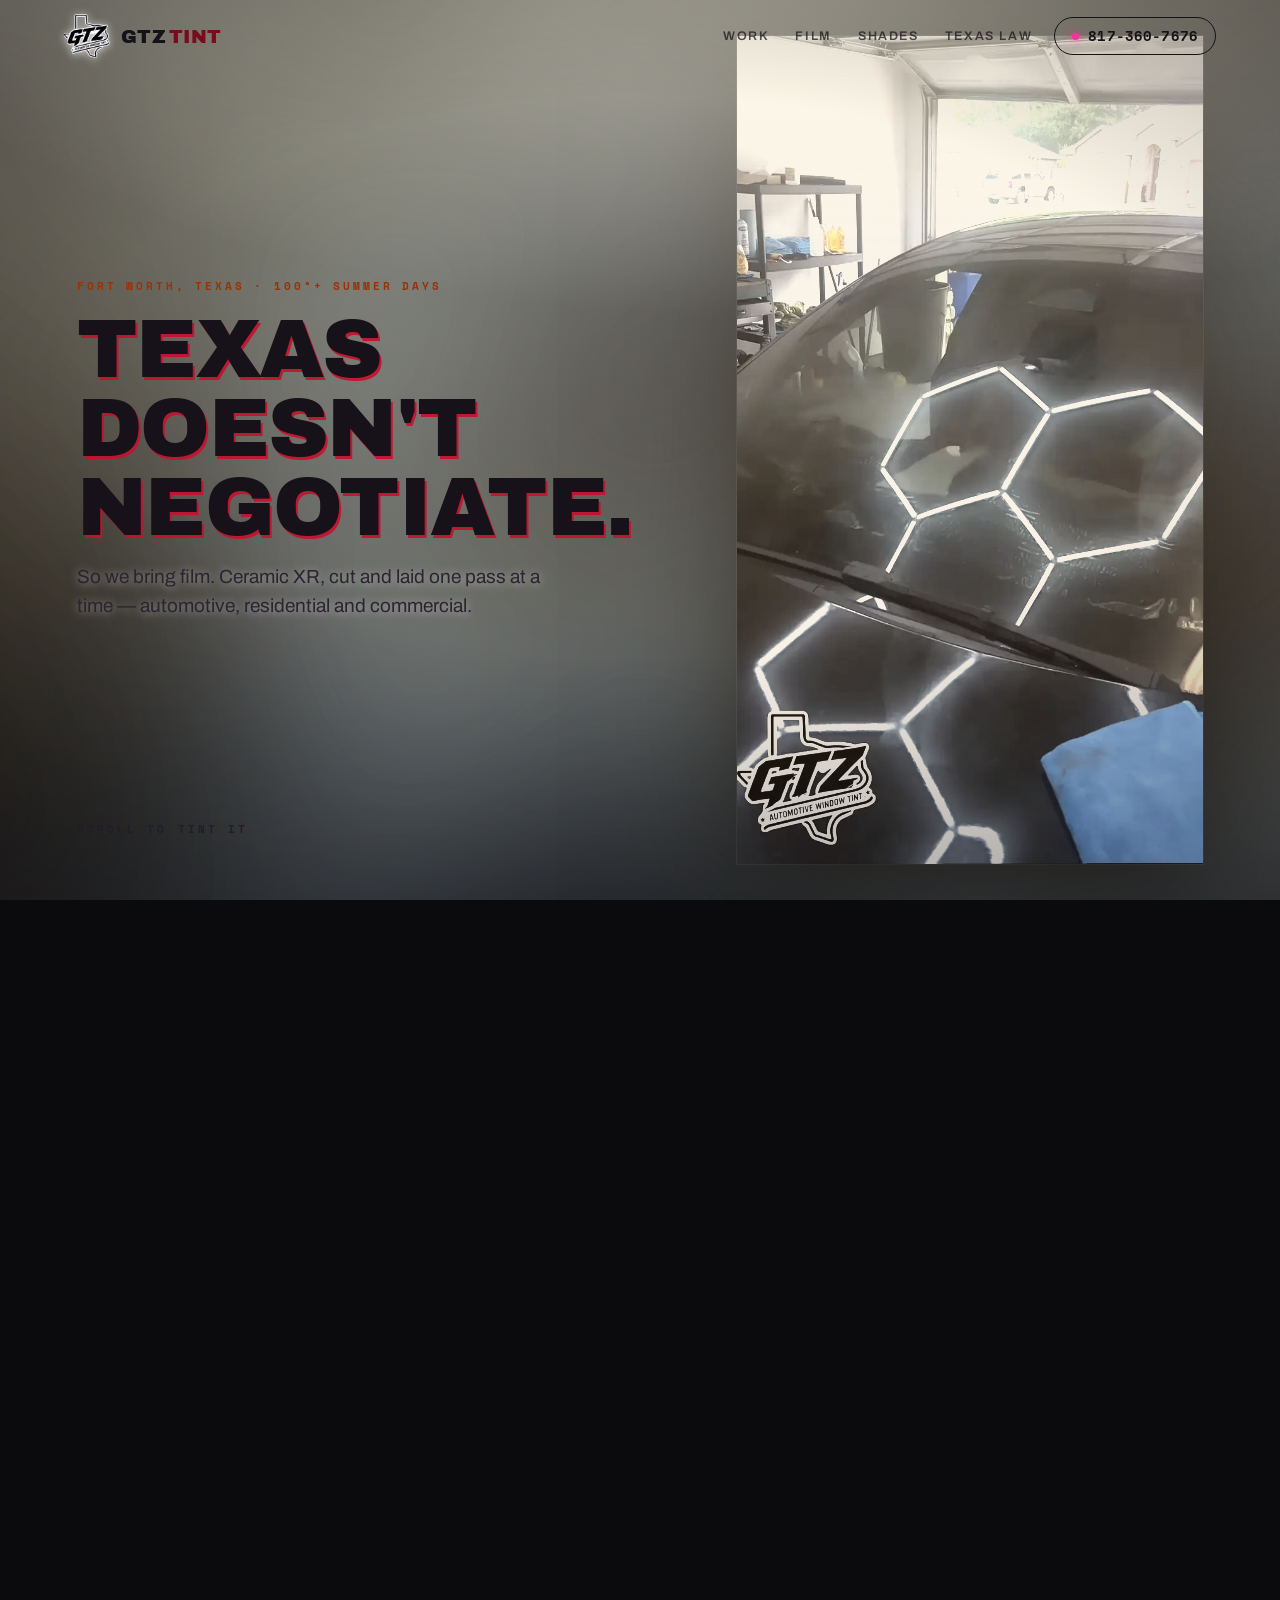
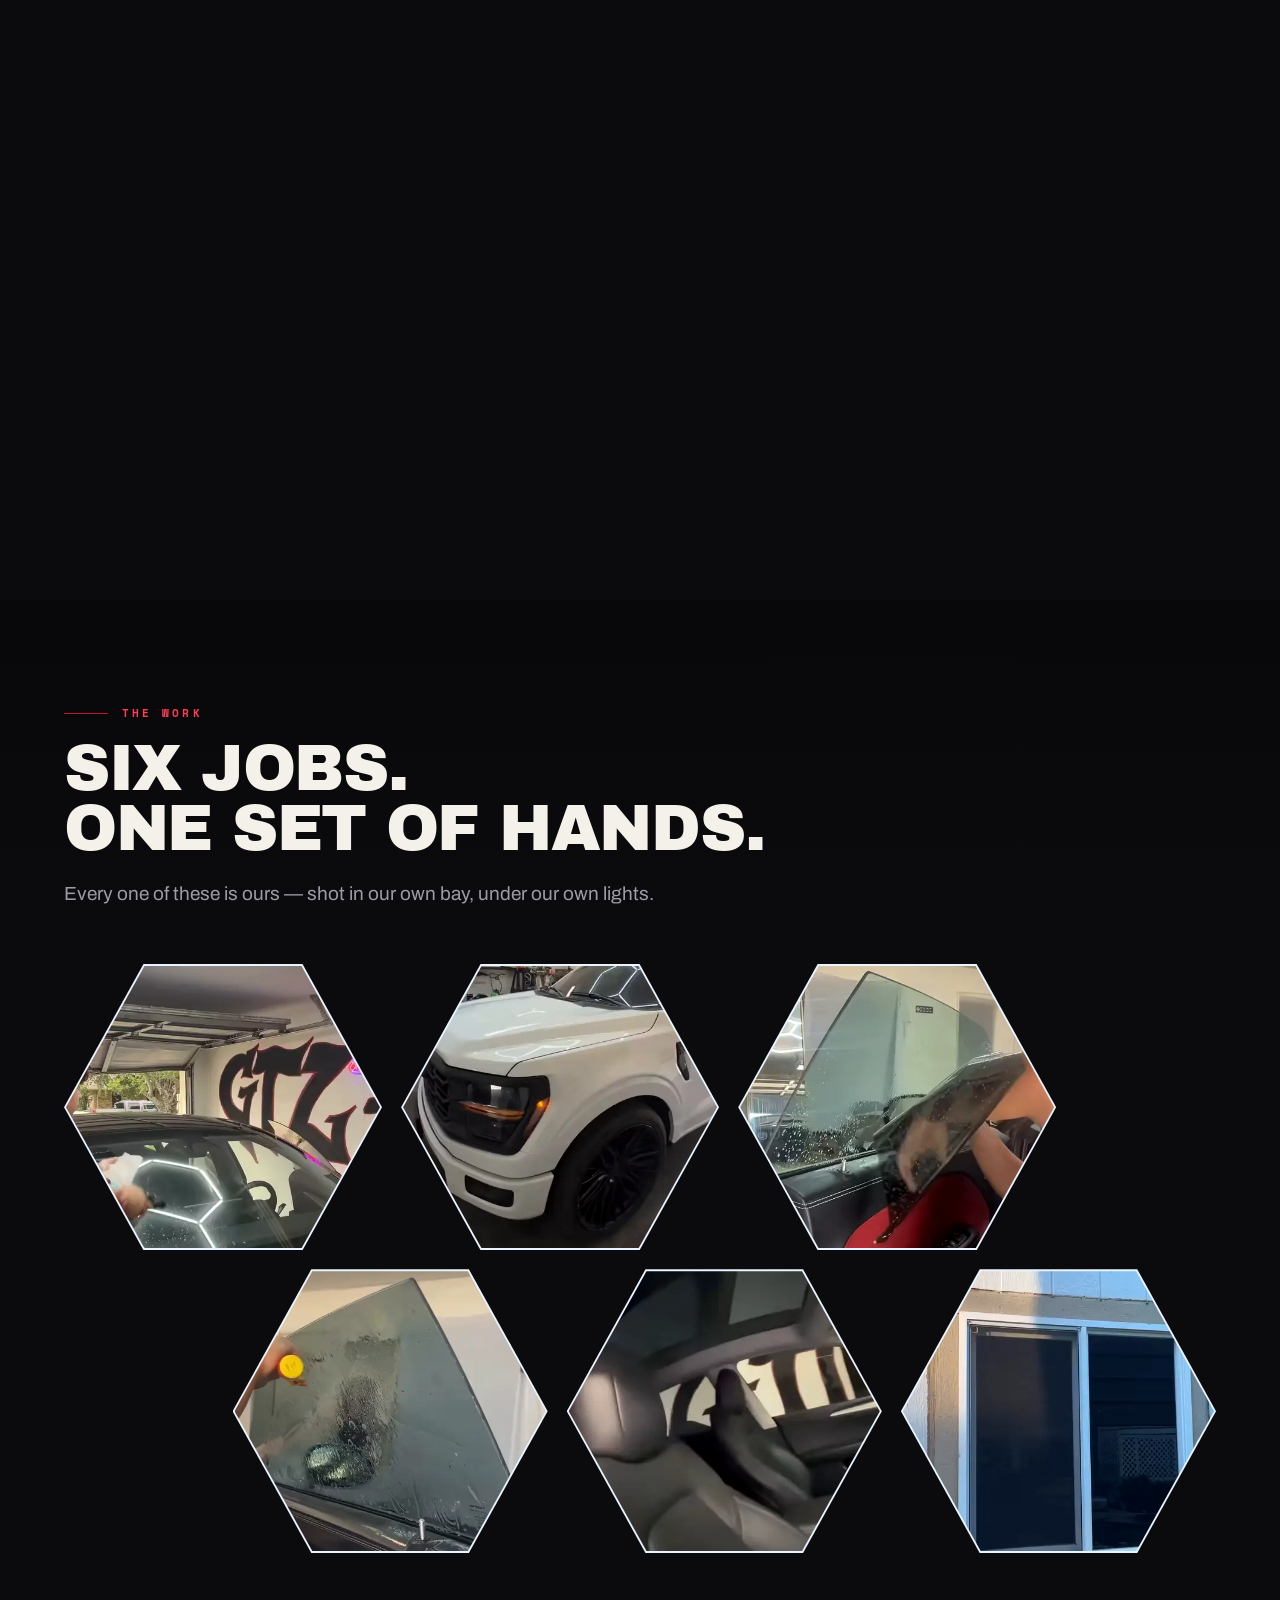
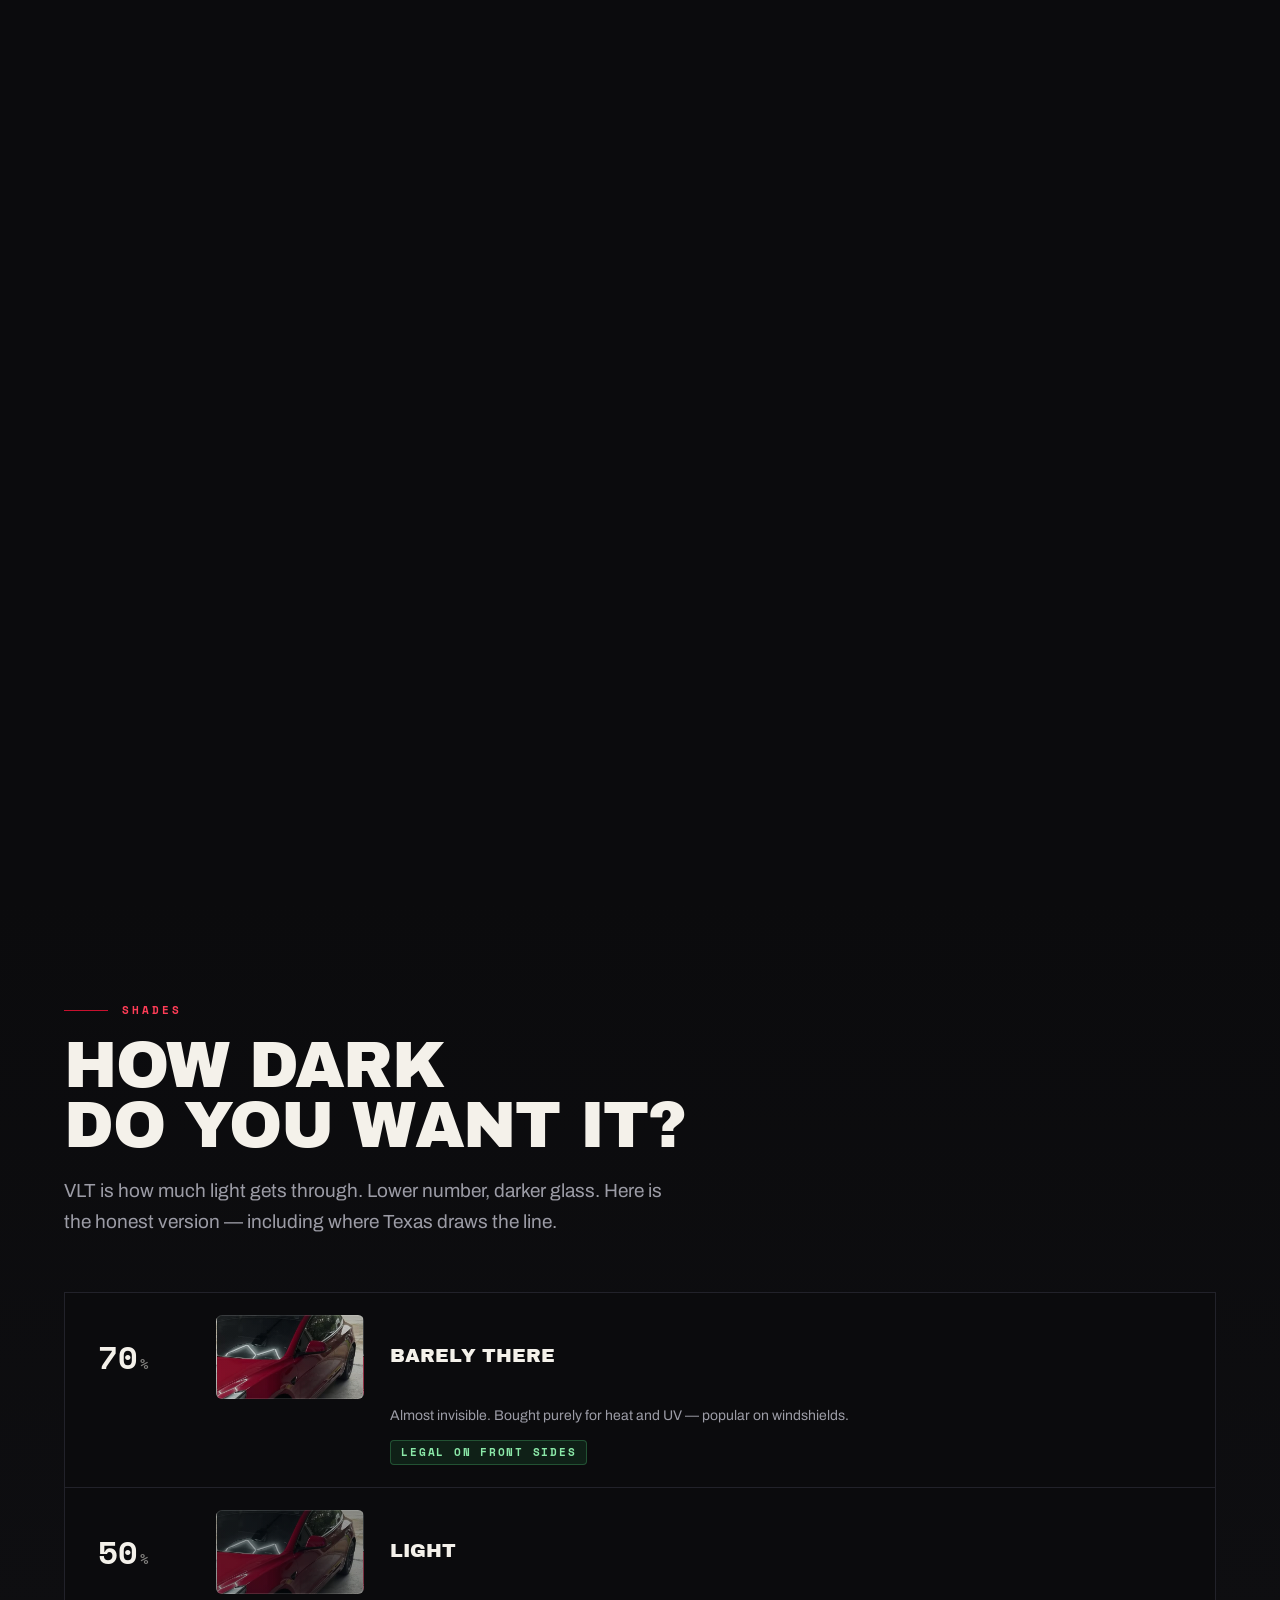
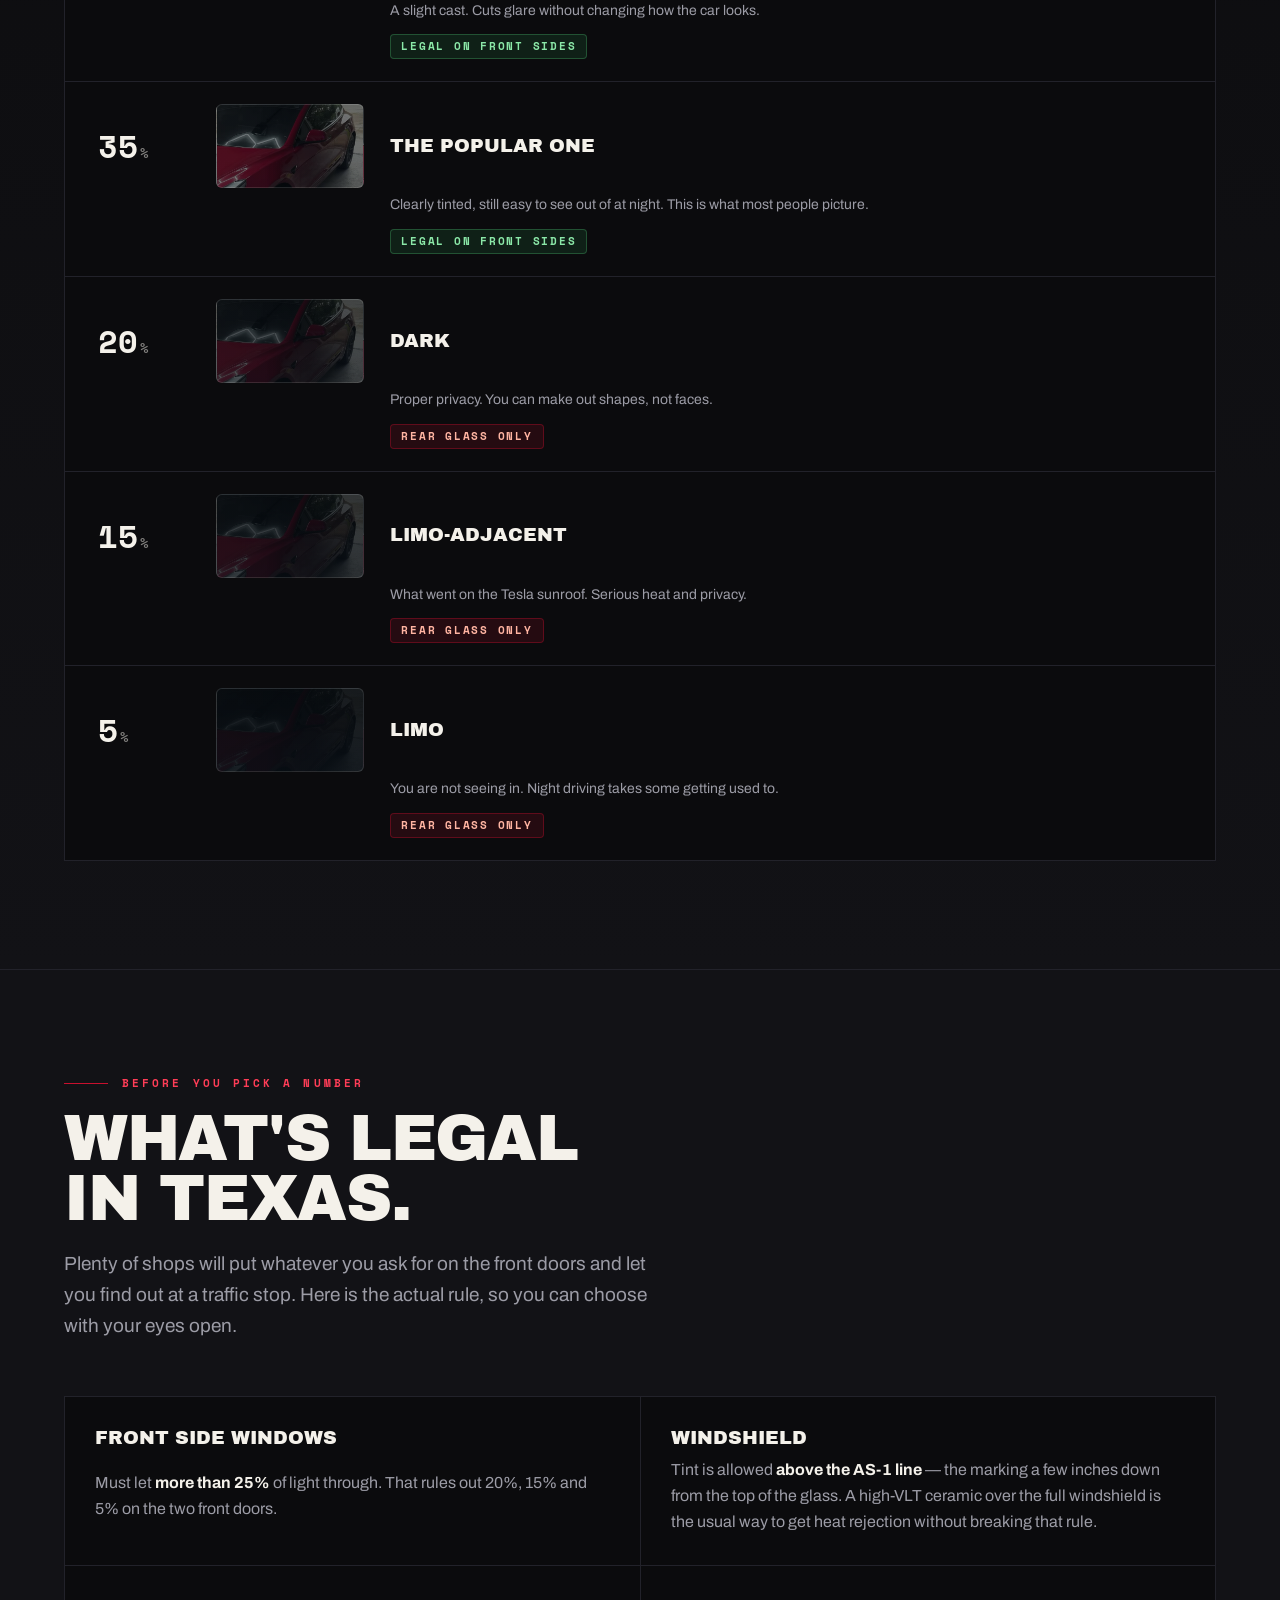
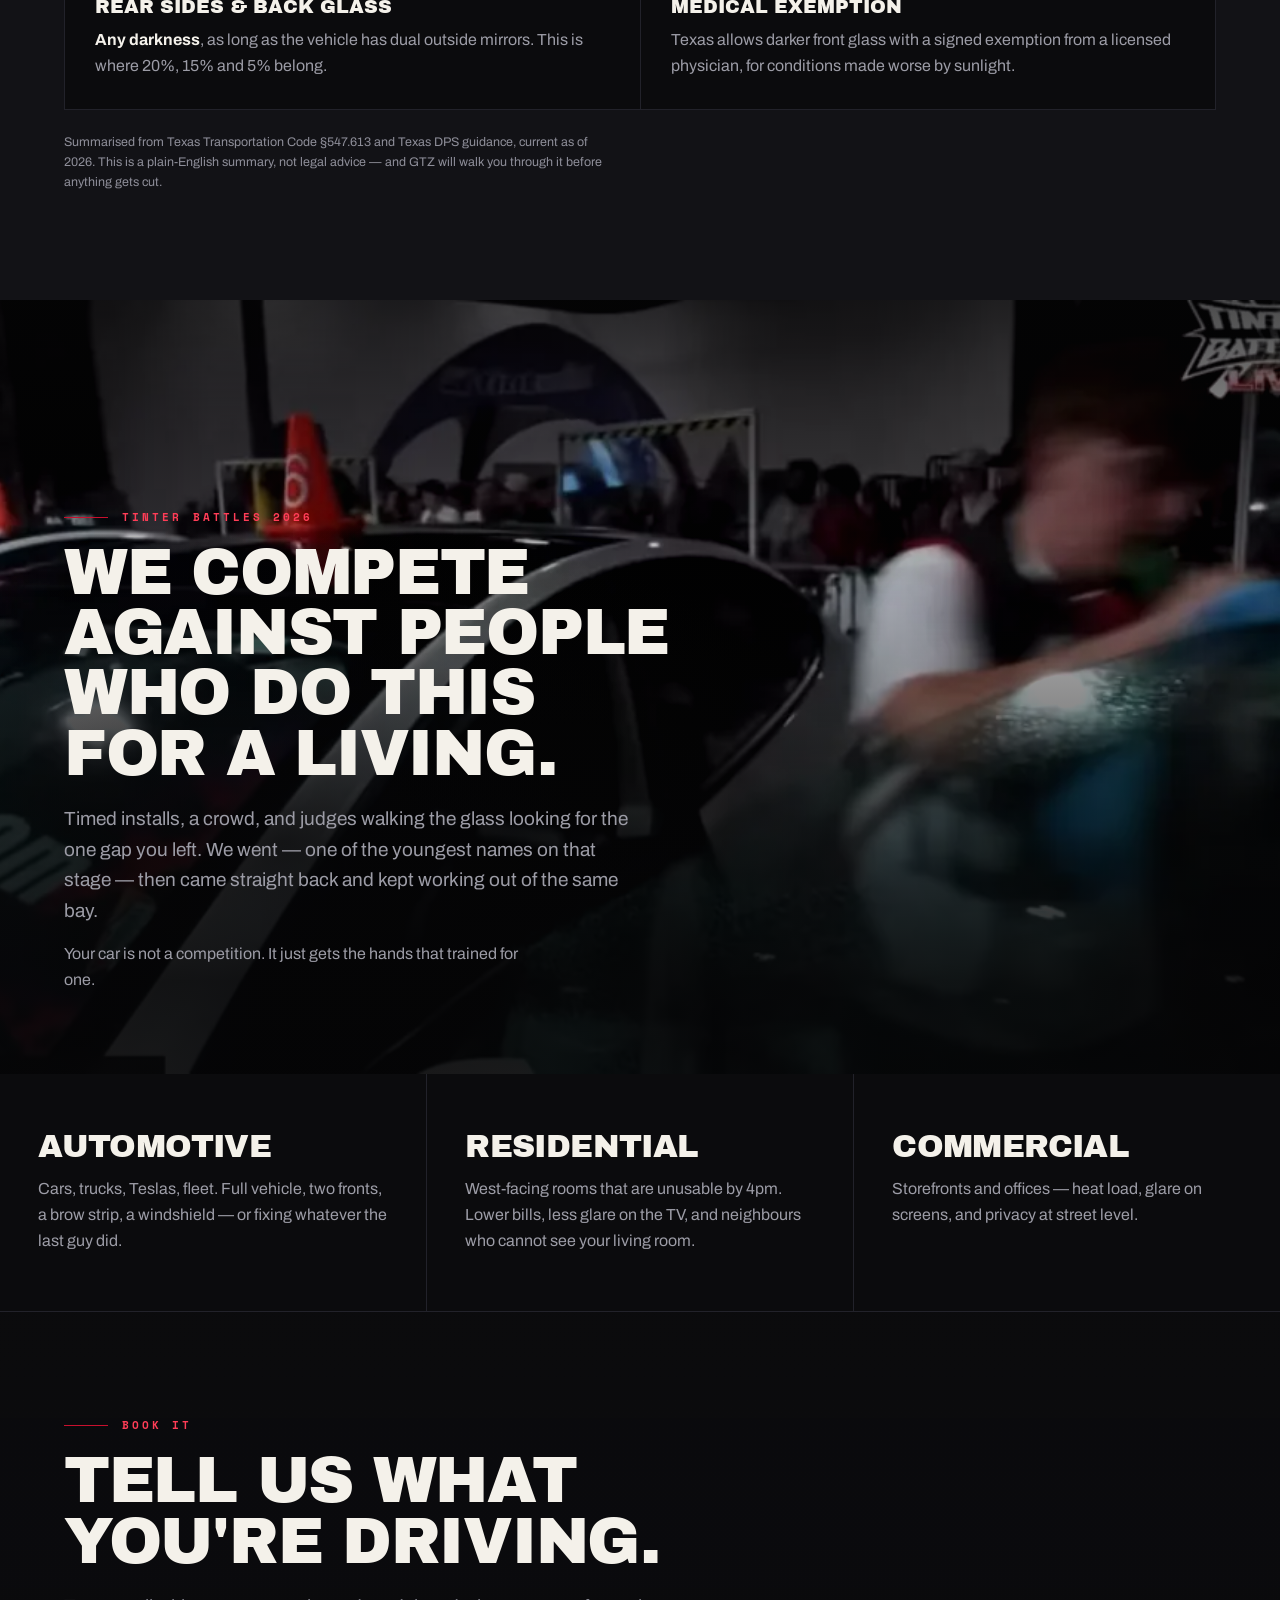
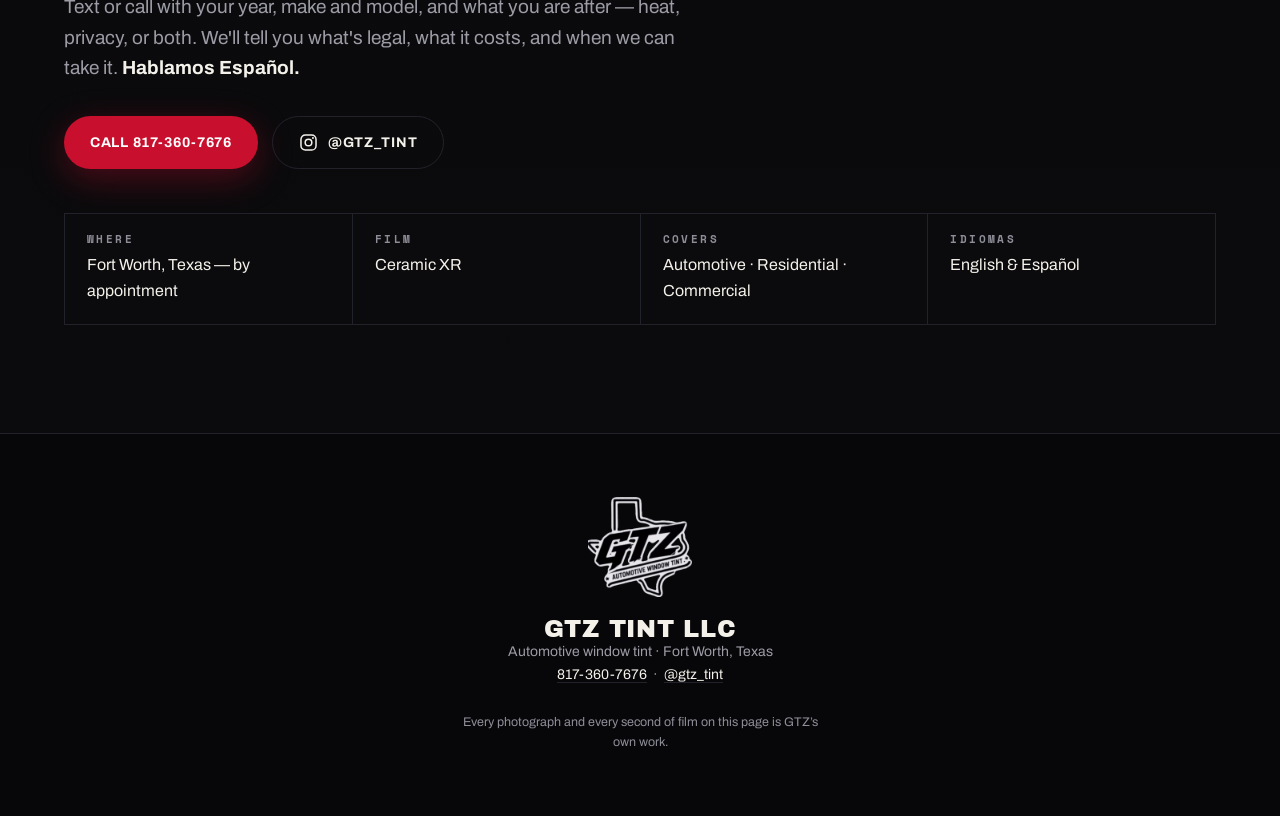
==== commit ebf1dded: "Speak in the business's voice: "we", not "he" The hero already said "So we bring film" while the are" ====
--- a/site/index.html
+++ b/site/index.html
@@ -94,7 +94,7 @@
   <div class="sec__head">
     <p class="eyebrow"><span class="rule"></span>The work</p>
     <h2 class="h2">SIX JOBS.<br>ONE SET OF HANDS.</h2>
-    <p class="lede">Every one of these is his own — shot in his own bay, under his own lights.</p>
+    <p class="lede">Every one of these is ours — shot in our own bay, under our own lights.</p>
   </div>
 
   <div class="comb" id="comb">
@@ -202,8 +202,8 @@
   </div>
   <div class="arena__copy">
     <p class="eyebrow"><span class="rule"></span>Tinter Battles 2026</p>
-    <h2 class="h2">HE COMPETES<br>AGAINST PEOPLE<br>WHO DO THIS<br>FOR A LIVING.</h2>
-    <p class="lede">Timed installs, a crowd, and judges walking the glass looking for the one gap you left. He went — one of the youngest on the stage — and came back and kept working out of the same bay.</p>
+    <h2 class="h2">WE COMPETE<br>AGAINST PEOPLE<br>WHO DO THIS<br>FOR A LIVING.</h2>
+    <p class="lede">Timed installs, a crowd, and judges walking the glass looking for the one gap you left. We went — one of the youngest names on that stage — then came straight back and kept working out of the same bay.</p>
     <p class="lede lede--sm">Your car is not a competition. It just gets the hands that trained for one.</p>
   </div>
 </section>
@@ -228,8 +228,8 @@
 <section class="sec book" id="book">
   <div class="book__in">
     <p class="eyebrow"><span class="rule"></span>Book it</p>
-    <h2 class="h2 book__h">TELL HIM WHAT<br>YOU'RE DRIVING.</h2>
-    <p class="lede">Text or call with your year, make and model, and what you are after — heat, privacy, or both. He will tell you what is legal, what it costs, and when he can take it. <b>Hablamos Español.</b></p>
+    <h2 class="h2 book__h">TELL US WHAT<br>YOU'RE DRIVING.</h2>
+    <p class="lede">Text or call with your year, make and model, and what you are after — heat, privacy, or both. We'll tell you what's legal, what it costs, and when we can take it. <b>Hablamos Español.</b></p>
     <div class="book__acts">
       <a class="btn btn--big" href="tel:+18173607676">Call 817-360-7676</a>
       <a class="btn btn--ghost" href="https://www.instagram.com/gtz_tint/" target="_blank" rel="noopener">
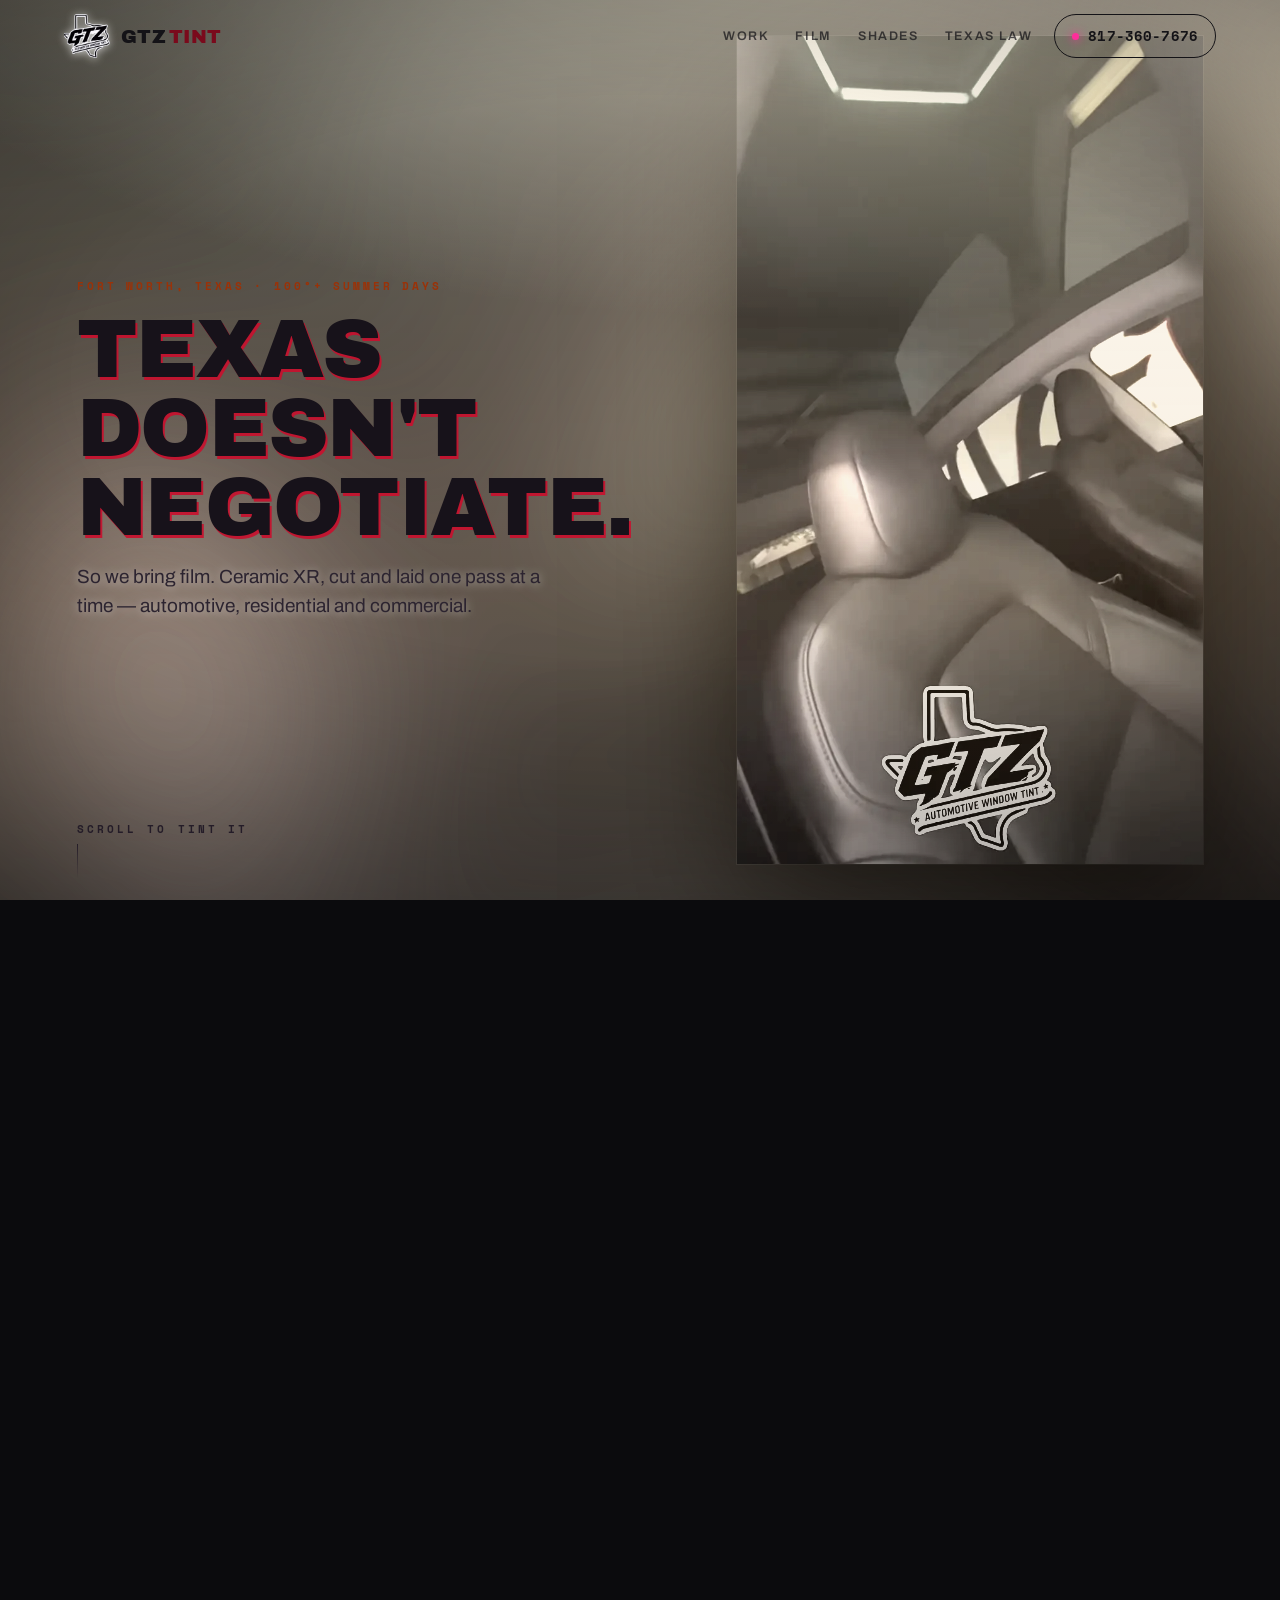
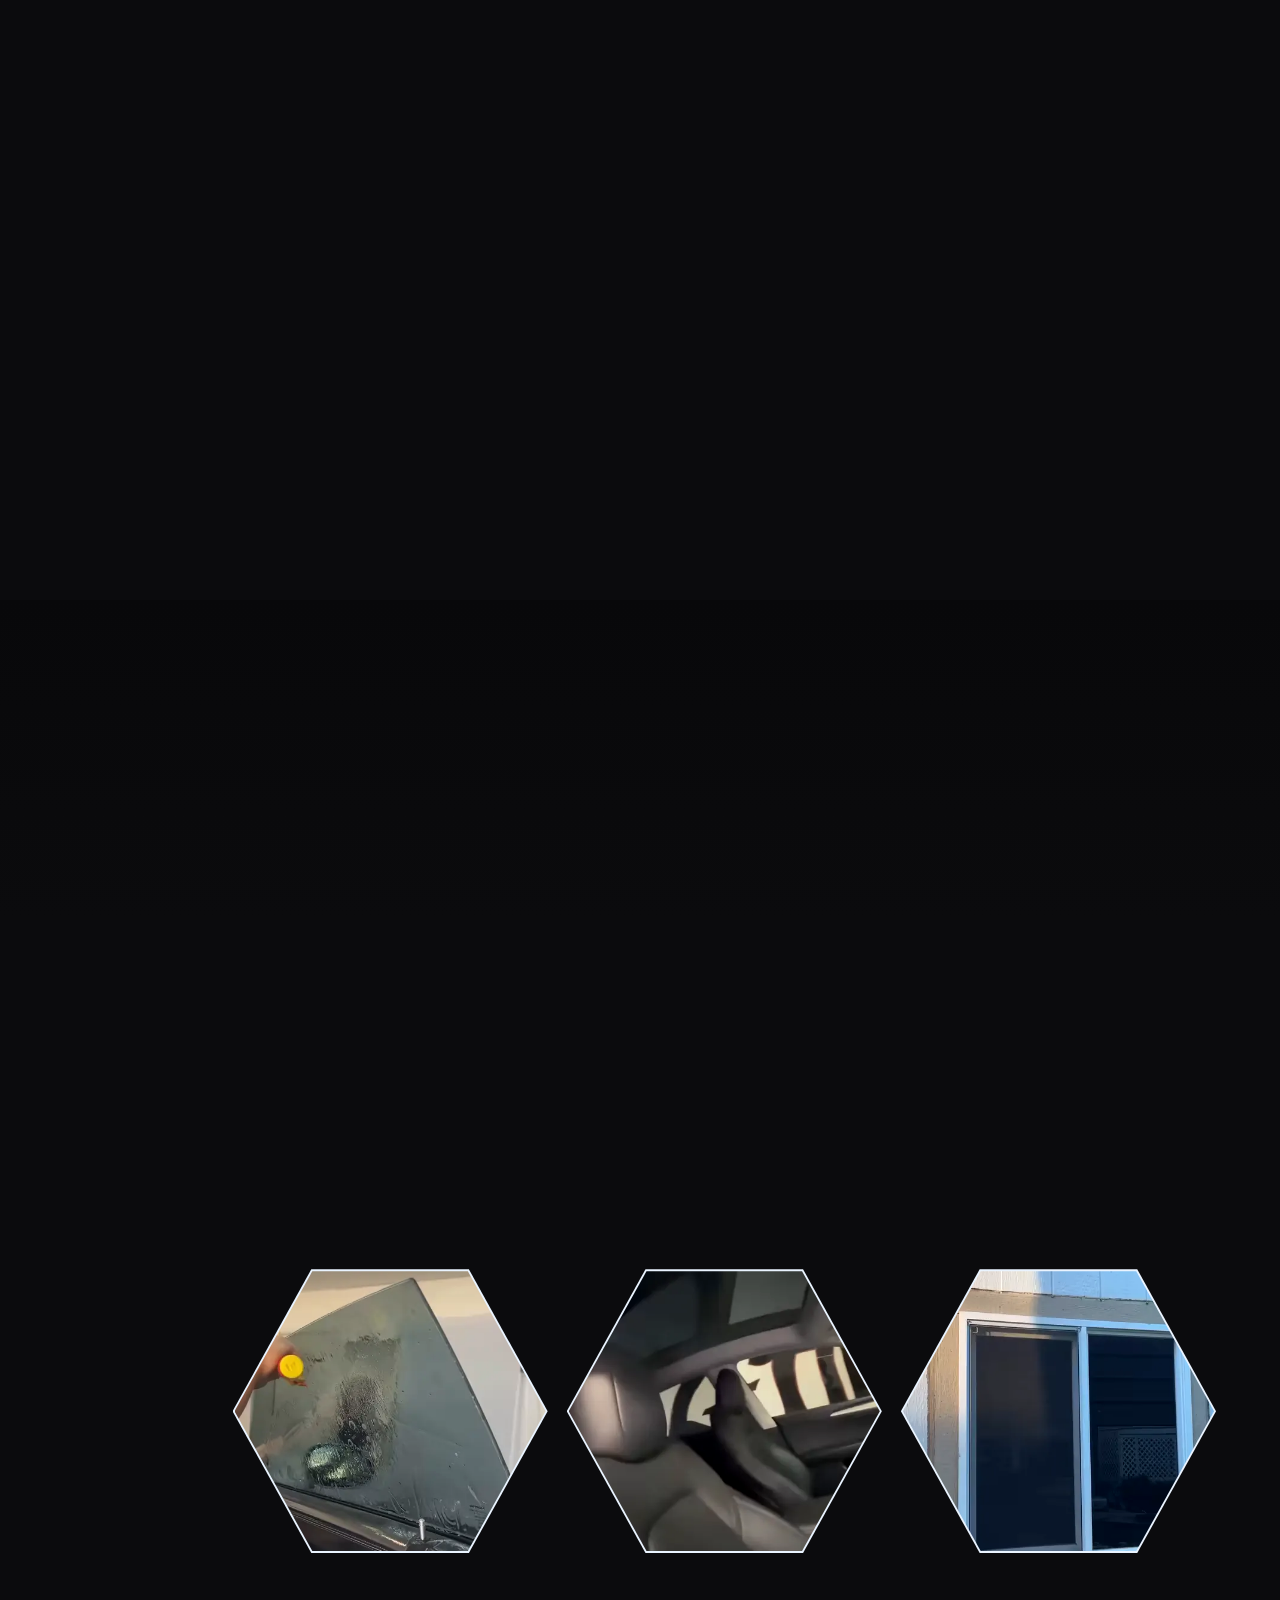
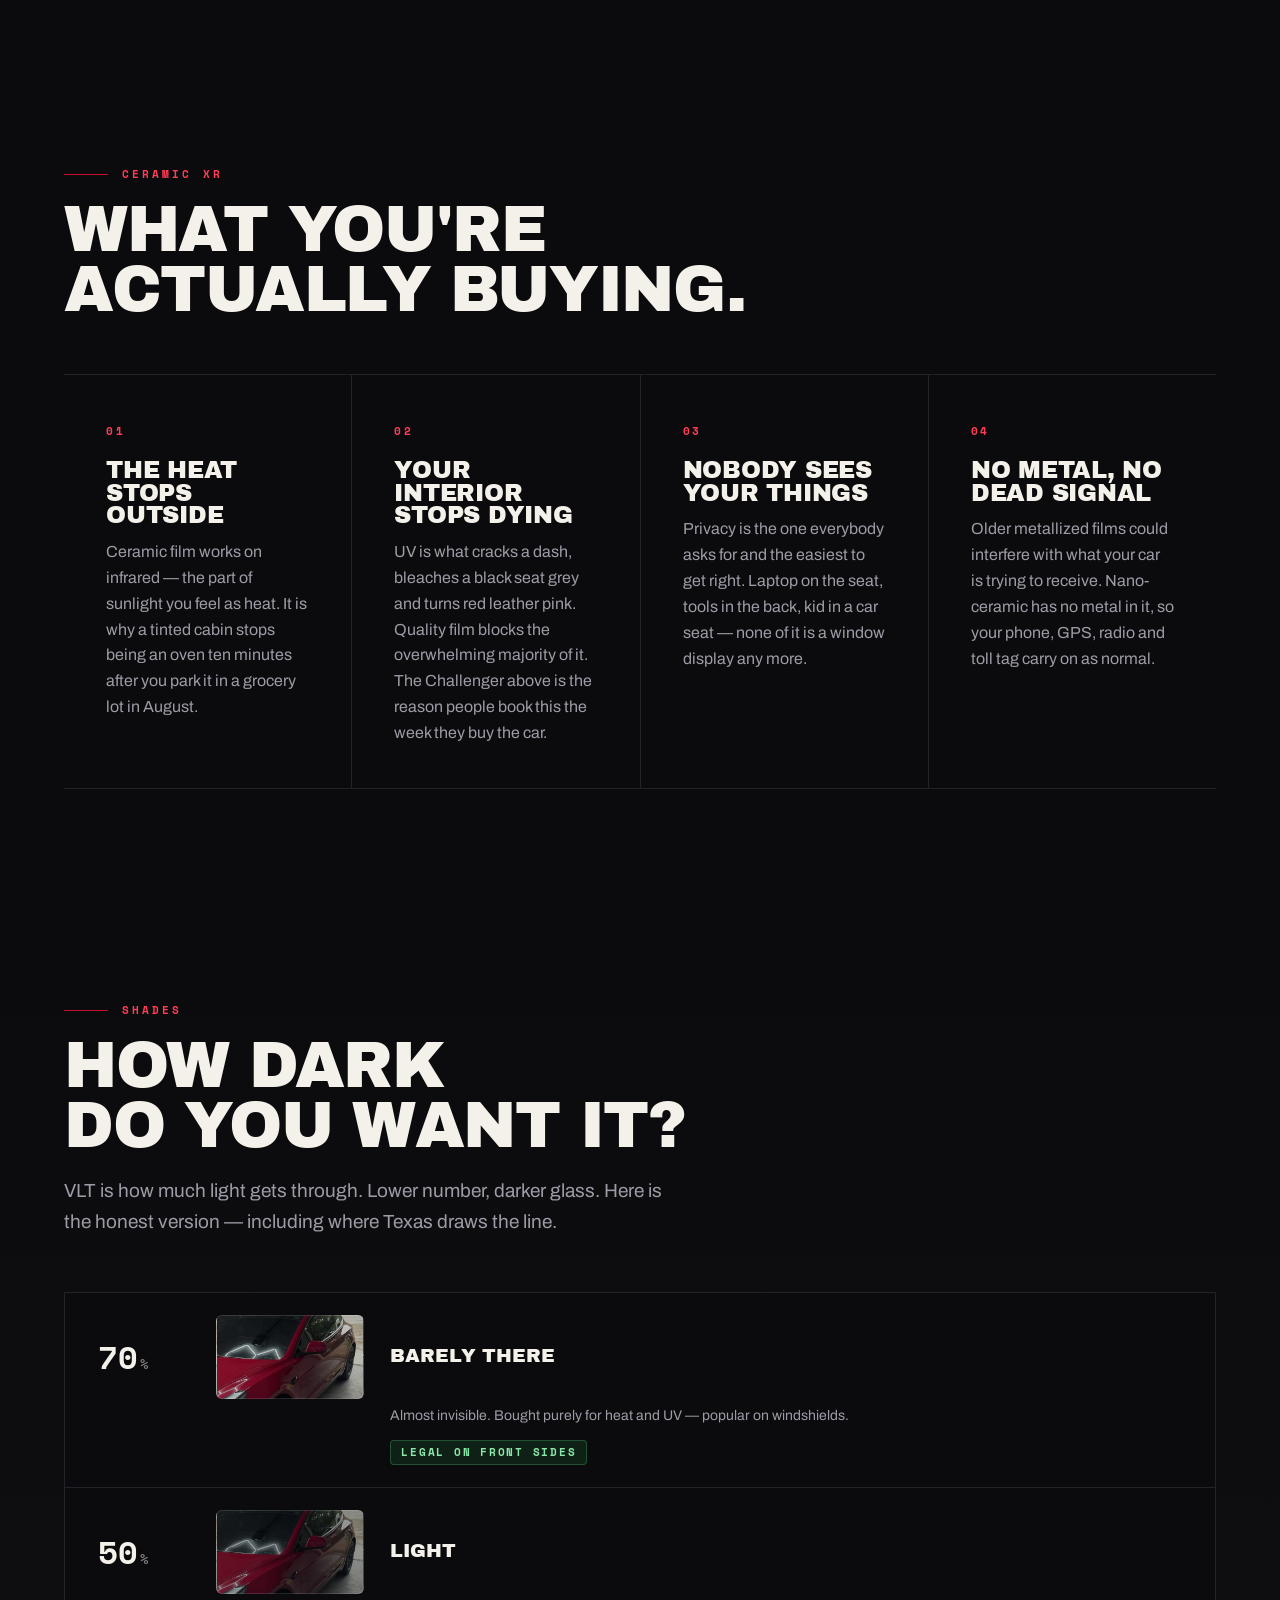
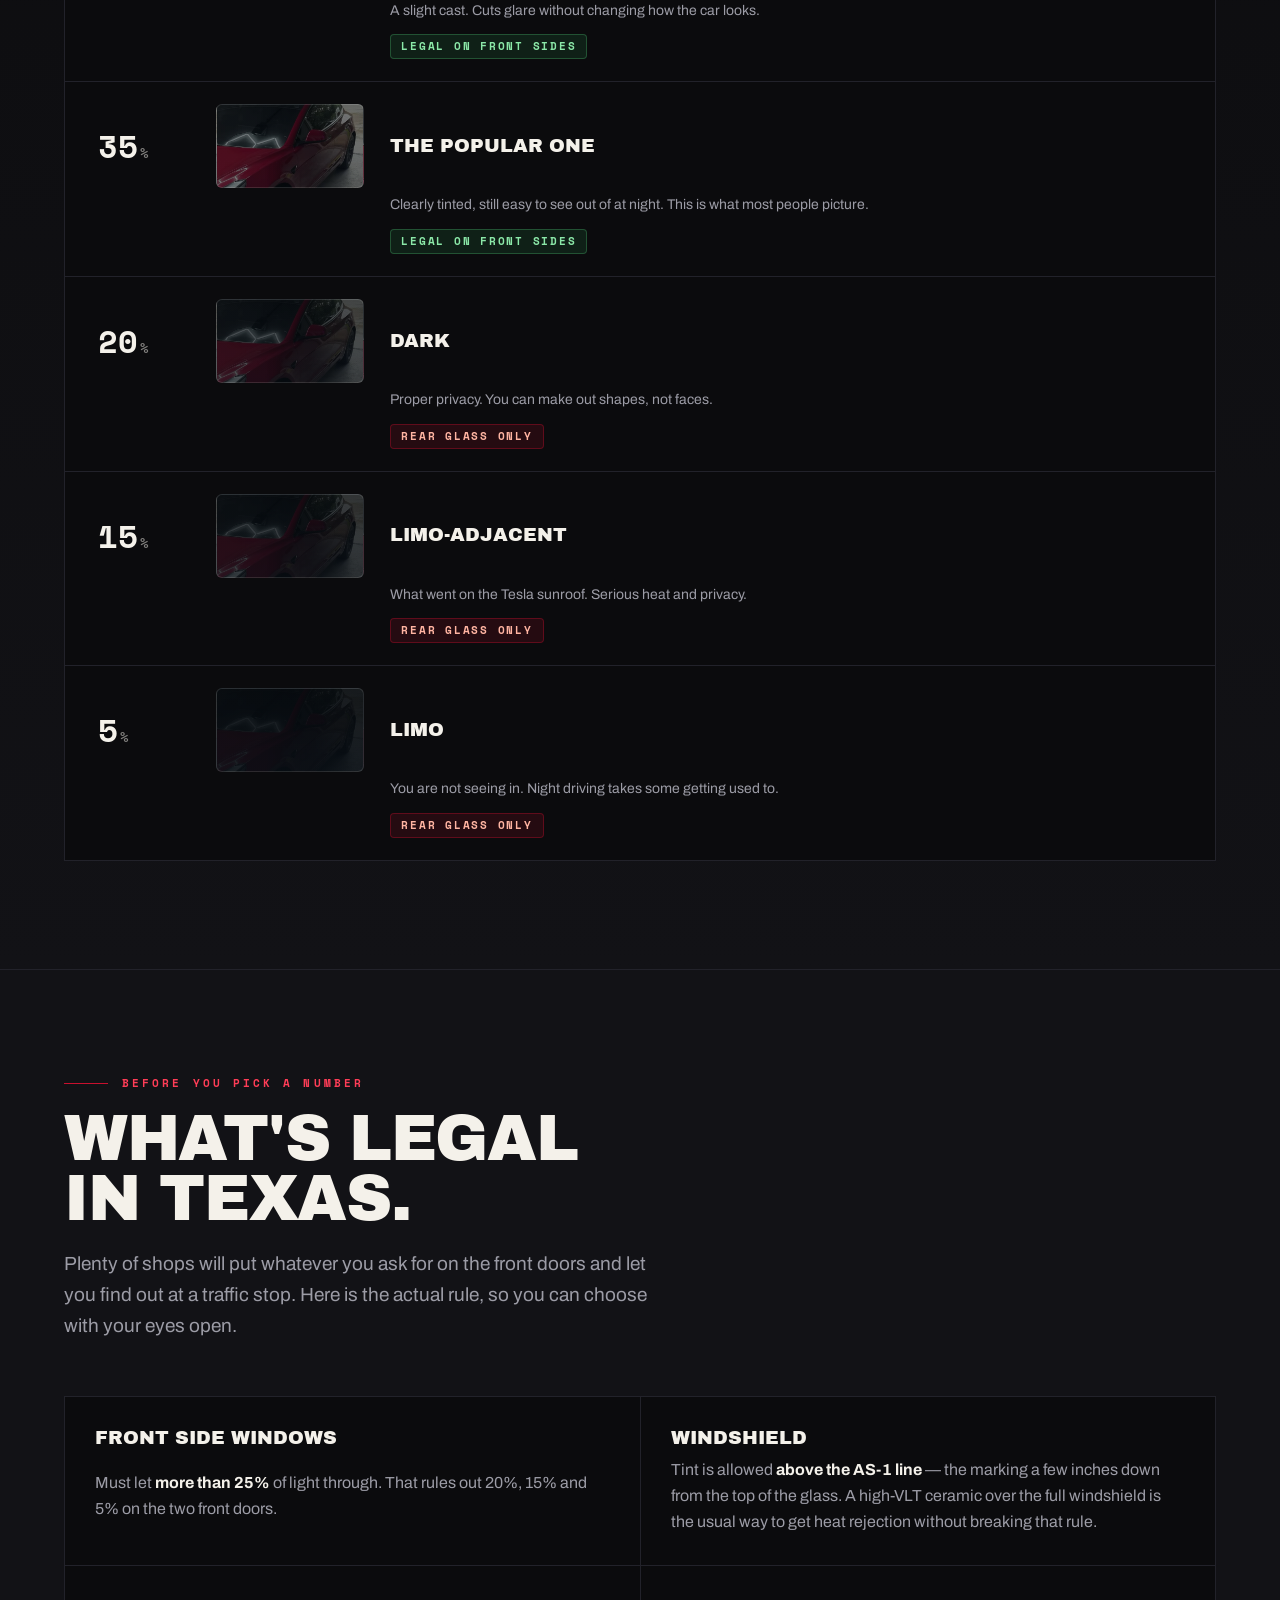
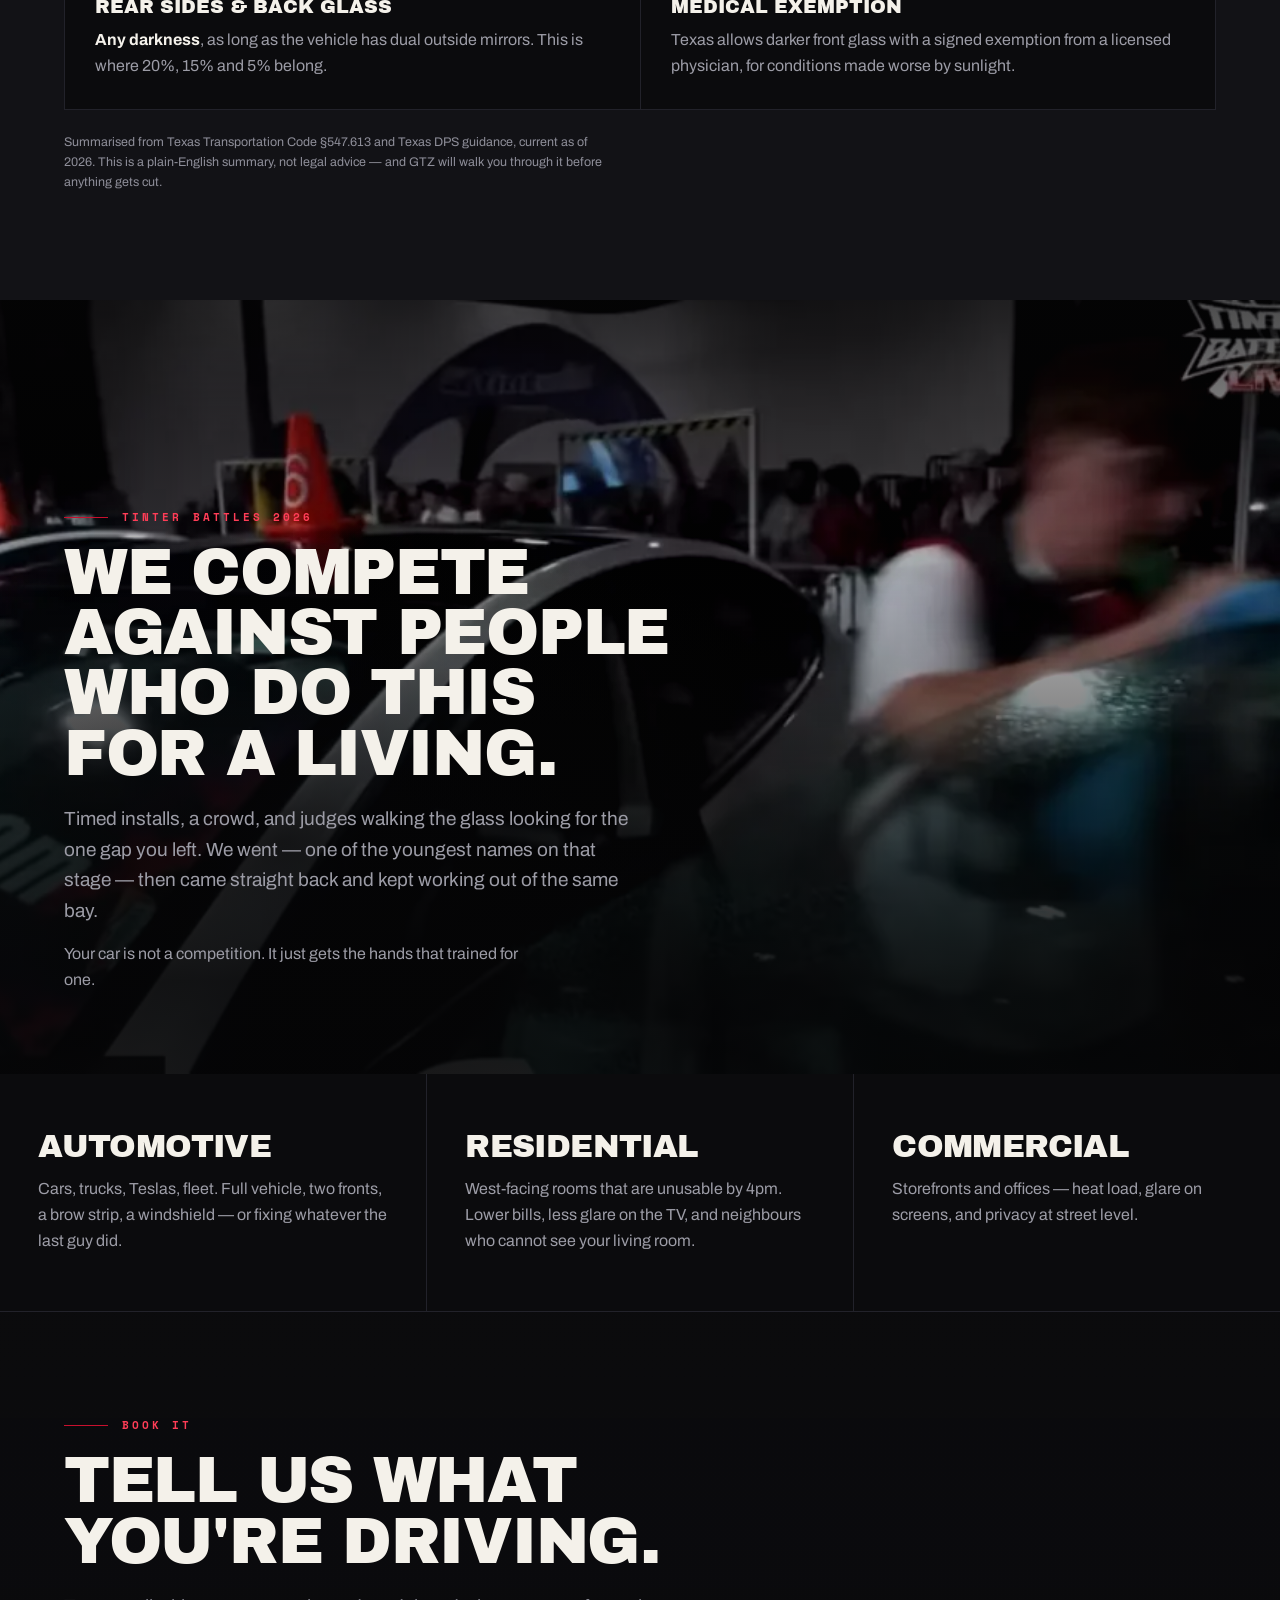
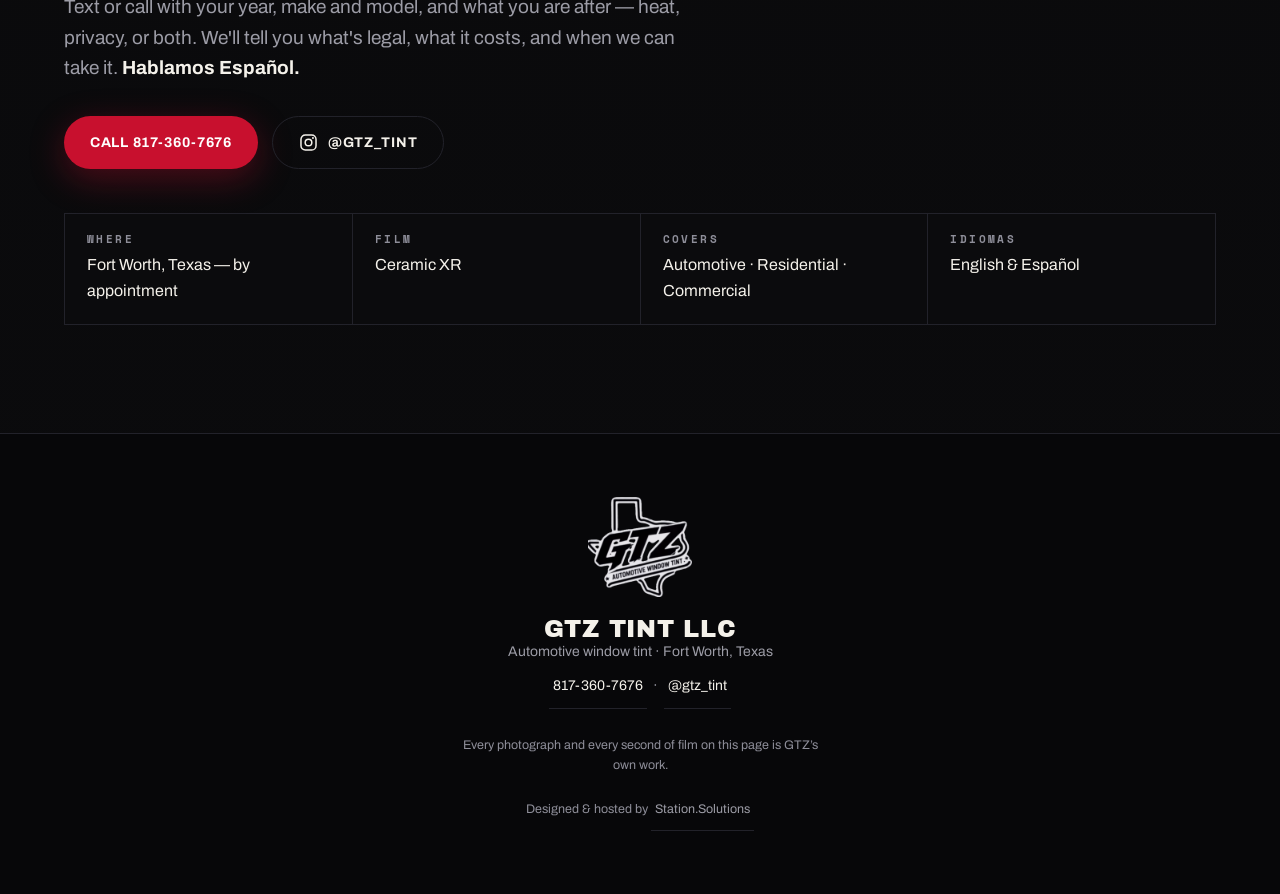
==== commit b23d3ad5: "Footer credit: Designed & hosted by Station.Solutions Circle's standing rule (09-24): every site we " ====
--- a/site/index.html
+++ b/site/index.html
@@ -255,6 +255,7 @@
     <p class="ftr__l"><a href="tel:+18173607676">817-360-7676</a> &nbsp;&middot;&nbsp; <a href="https://www.instagram.com/gtz_tint/" target="_blank" rel="noopener">@gtz_tint</a></p>
   </div>
   <p class="ftr__fine">Every photograph and every second of film on this page is GTZ&rsquo;s own work.</p>
+  <p class="ftr__fine ftr__credit">Designed &amp; hosted by <a href="https://station.solutions/" target="_blank" rel="noopener">Station.Solutions</a></p>
 </footer>
 
 <script src="js/film.js"></script>
--- a/site/css/gtz.css
+++ b/site/css/gtz.css
@@ -79,7 +79,10 @@
 
 /* ════════════ THE FILM ════════════ */
 .film__driver{height:600vh;position:relative}
-.film__stage{position:sticky;top:0;height:100vh;overflow:hidden;background:#08080A}
+/* svh, not vh: on iOS a pinned 100vh stage is taller than the visible area while the
+   URL bar is showing, so the bottom of every beat gets cut off. svh is the small
+   viewport — it never gets cut, and unlike dvh it does not reflow mid-scroll. */
+.film__stage{position:sticky;top:0;height:100vh;height:100svh;overflow:hidden;background:#08080A}
 
 /* Live ambient bleed — the film's own light, thrown onto the room behind the glass.
    Blur BEFORE scale: filter runs in the element's own coordinate space, so a 14px
@@ -100,6 +103,7 @@
 .pane{
   position:absolute;top:50%;left:50%;transform:translate(-50%,-50%);
   height:100vh;width:calc(100vh * 0.5625);
+  height:100svh;width:calc(100svh * 0.5625);
   z-index:2;overflow:hidden;background:#0A0A0C;
 }
 @media(min-width:1024px){
@@ -177,7 +181,9 @@
   opacity:0;will-change:opacity,transform
 }
 .beat>*{pointer-events:auto}
-@media(min-width:1024px){ .beat{left:max(var(--pad),6vw);bottom:auto;top:50%;transform:translateY(-50%);width:min(520px,42vw)} }
+/* Centre with `translate:`, never `transform:` — film.js owns `transform` for the
+   per-beat parallax, and a stylesheet transform on the same element gets clobbered. */
+@media(min-width:1024px){ .beat{left:max(var(--pad),6vw);bottom:auto;top:50%;translate:0 -50%;width:min(520px,42vw)} }
 .beat__eye{font:700 var(--t-11)/1.4 var(--f-mono);letter-spacing:.26em;text-transform:uppercase;color:var(--heat);margin-bottom:16px}
 .beat__h{
   font-size:clamp(40px,7.4vw,84px);
@@ -353,6 +359,65 @@
 .ftr__l a{color:var(--bone);text-decoration:none;border-bottom:1px solid var(--smoke)}
 .ftr__l a:hover{border-bottom-color:var(--red)}
 .ftr__fine{color:var(--faint);font-size:var(--t-125);max-width:52ch;margin-top:6px}
+.ftr__credit{margin-top:-8px}
+.ftr__credit a{color:var(--muted);text-decoration:none;border-bottom:1px solid var(--smoke);display:inline-block;padding:11px 4px}
+.ftr__credit a:hover{border-bottom-color:var(--red)}
+
+/* ════════════════════════════════════════════════════════════════
+   MOBILE
+   Most of this site's traffic arrives from an Instagram bio link on a
+   phone, so the phone is the primary case, not the fallback.
+   ════════════════════════════════════════════════════════════════ */
+
+/* Anchor targets must clear the fixed header, or clicking WORK parks the
+   headline underneath the nav bar. Header measures 73px; 88 gives air. */
+#work,#film,#shades,#law,#arena,#book{scroll-margin-top:88px}
+html{scroll-behavior:smooth}
+@media(prefers-reduced-motion:reduce){ html{scroll-behavior:auto} }
+
+/* Touch targets: 44x44 minimum. The phone button is the primary CTA on mobile
+   and was shipping at 38px tall. */
+.hdr__cta{min-height:44px}
+.skip{min-height:44px;display:inline-flex;align-items:center}
+.ftr__l a{display:inline-block;padding:11px 4px}
+.btn{min-height:48px}
+a,button,.cell{-webkit-tap-highlight-color:rgba(255,61,87,.18)}
+
+@media(max-width:759px){
+  /* Three hexagons across a 390px screen is ~118px each — too small to read the
+     work, which is the entire point of the section. Two across, ~170px each.
+     `display:contents` dissolves the two three-cell rows so all six flow as one
+     wrapping run; leaving them as rows wraps 2+1, 2+1 and looks broken. */
+  .comb{display:flex;flex-wrap:wrap;justify-content:center;
+        --cg:10px;--cw:calc((100% - var(--cg)) / 2);gap:var(--cg)}
+  .comb__row{display:contents}
+  .cell{flex:0 0 var(--cw)}
+
+  /* No hover on a phone, so five of six captions were invisible. Show them all.
+     The side padding is geometry, not taste: this hexagon's lower edges run from
+     the mid-point out to 25%, so at 16% off the bottom the shape spans only
+     17%–83% — anything narrower and the caption gets sliced by the clip-path. */
+  .cell figcaption{
+    opacity:1;transform:none;bottom:0;padding:30% 19% 16%;
+    background:linear-gradient(transparent,rgba(6,6,8,.88) 58%);
+  }
+  .cell figcaption b{font-size:11px;line-height:1.12}
+  .cell figcaption span{font-size:8px;letter-spacing:.1em;line-height:1.2}
+}
+
+/* Landscape phone: 390px of height with a bottom-anchored beat pushes the
+   headline off the top. Centre it and shrink the type instead. */
+@media(orientation:landscape) and (max-height:520px){
+  .beat{top:50%;bottom:auto;translate:0 -50%;width:min(58vw,430px)}
+  .beat__h{font-size:clamp(26px,5vw,40px);margin-bottom:10px}
+  .beat__p{font-size:var(--t-14);line-height:1.45}
+  .beat__eye{margin-bottom:8px}
+  .beat--fin .beat__p{margin-bottom:14px}
+  .scrollcue{display:none}
+  .inst{top:auto;bottom:10px}
+  .inst__v{font-size:var(--t-24)}
+  .inst__bar{margin:5px 0 4px}
+}
 
 /* ════════════ reduced motion ════════════ */
 @media(prefers-reduced-motion:reduce){
